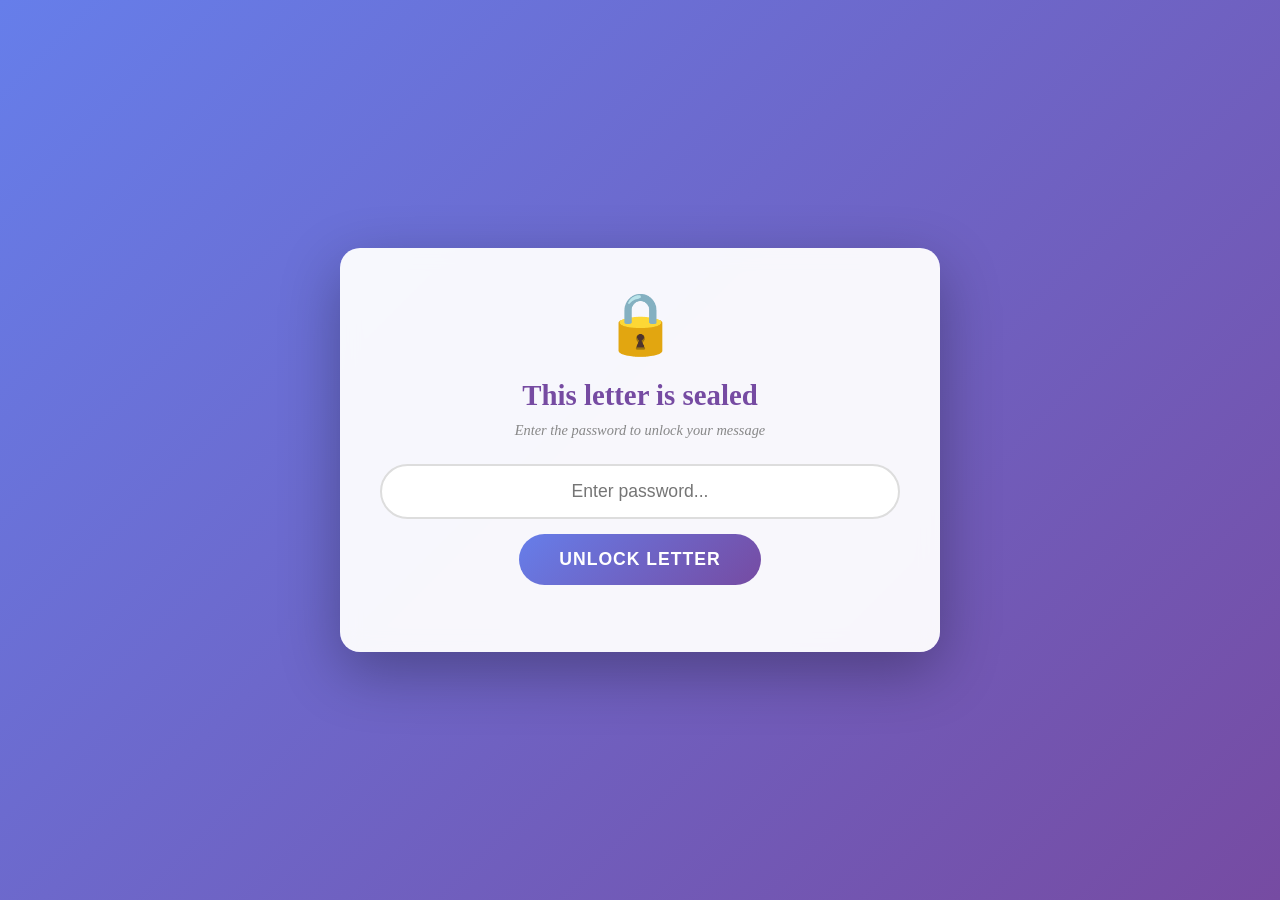
==== index.html @ 1e9b65ba "Add initial HTML structure for love letter page" ====
<!DOCTYPE html>
<html lang="en">
<head>
    <meta charset="UTF-8">
    <meta name="viewport" content="width=device-width, initial-scale=1.0">
    <title>For You 💌</title>
    <style>
        * {
            margin: 0;
            padding: 0;
            box-sizing: border-box;
        }

        body {
            font-family: 'Georgia', 'Times New Roman', serif;
            background: linear-gradient(135deg, #667eea 0%, #764ba2 100%);
            min-height: 100vh;
            display: flex;
            justify-content: center;
            align-items: center;
            overflow-x: hidden;
        }

        /* Floating hearts background animation */
        .hearts-container {
            position: fixed;
            top: 0;
            left: 0;
            width: 100%;
            height: 100%;
            pointer-events: none;
            overflow: hidden;
            z-index: 0;
        }

        .heart {
            position: absolute;
            color: rgba(255, 255, 255, 0.3);
            font-size: 20px;
            animation: float 15s infinite linear;
            bottom: -100px;
        }

        @keyframes float {
            0% {
                transform: translateY(0) rotate(0deg);
                opacity: 1;
            }
            100% {
                transform: translateY(-100vh) rotate(360deg);
                opacity: 0;
            }
        }

        /* Main container */
        .container {
            position: relative;
            z-index: 1;
            width: 90%;
            max-width: 600px;
            perspective: 1000px;
        }

        /* Password Screen */
        .password-screen {
            background: rgba(255, 255, 255, 0.95);
            backdrop-filter: blur(10px);
            border-radius: 20px;
            padding: 40px;
            text-align: center;
            box-shadow: 0 20px 60px rgba(0, 0, 0, 0.3);
            transform-style: preserve-3d;
            transition: all 0.6s ease;
        }

        .password-screen.hidden {
            opacity: 0;
            transform: rotateY(-90deg);
            pointer-events: none;
        }

        .lock-icon {
            font-size: 60px;
            margin-bottom: 20px;
            display: block;
        }

        .password-screen h2 {
            color: #764ba2;
            margin-bottom: 10px;
            font-size: 1.8rem;
        }

        .hint {
            color: #888;
            font-size: 0.9rem;
            margin-bottom: 25px;
            font-style: italic;
        }

        .password-input {
            width: 100%;
            padding: 15px 20px;
            font-size: 1.1rem;
            border: 2px solid #ddd;
            border-radius: 50px;
            outline: none;
            transition: all 0.3s ease;
            text-align: center;
            margin-bottom: 15px;
        }

        .password-input:focus {
            border-color: #667eea;
            box-shadow: 0 0 0 3px rgba(102, 126, 234, 0.1);
        }

        .password-input.error {
            border-color: #ff6b6b;
            animation: shake 0.5s;
        }

        @keyframes shake {
            0%, 100% { transform: translateX(0); }
            25% { transform: translateX(-10px); }
            75% { transform: translateX(10px); }
        }

        .unlock-btn {
            background: linear-gradient(135deg, #667eea 0%, #764ba2 100%);
            color: white;
            border: none;
            padding: 15px 40px;
            font-size: 1.1rem;
            border-radius: 50px;
            cursor: pointer;
            transition: all 0.3s ease;
            font-weight: bold;
            text-transform: uppercase;
            letter-spacing: 1px;
        }

        .unlock-btn:hover {
            transform: translateY(-2px);
            box-shadow: 0 10px 30px rgba(102, 126, 234, 0.4);
        }

        .unlock-btn:active {
            transform: translateY(0);
        }

        .error-message {
            color: #ff6b6b;
            font-size: 0.9rem;
            margin-top: 10px;
            opacity: 0;
            transition: opacity 0.3s;
        }

        .error-message.show {
            opacity: 1;
        }

        /* Letter Screen */
        .letter-screen {
            display: none;
            background: rgba(255, 255, 255, 0.98);
            border-radius: 20px;
            padding: 0;
            box-shadow: 0 20px 60px rgba(0, 0, 0, 0.3);
            overflow: hidden;
            transform-style: preserve-3d;
            opacity: 0;
            transform: rotateY(90deg);
            transition: all 0.6s ease;
        }

        .letter-screen.show {
            display: block;
            opacity: 1;
            transform: rotateY(0deg);
        }

        .letter-header {
            background: linear-gradient(135deg, #667eea 0%, #764ba2 100%);
            color: white;
            padding: 30px;
            text-align: center;
            position: relative;
            overflow: hidden;
        }

        .letter-header::before {
            content: '❤';
            position: absolute;
            font-size: 100px;
            opacity: 0.1;
            top: -20px;
            right: -20px;
        }

        .letter-header h1 {
            font-size: 2rem;
            font-weight: normal;
            letter-spacing: 2px;
            position: relative;
            z-index: 1;
        }

        .letter-date {
            opacity: 0.8;
            font-size: 0.9rem;
            margin-top: 10px;
        }

        .letter-content {
            padding: 40px 30px;
            color: #444;
            line-height: 1.8;
            font-size: 1.1rem;
        }

        .letter-content p {
            margin-bottom: 20px;
            text-align: justify;
        }

        .letter-signature {
            text-align: right;
            margin-top: 40px;
            font-style: italic;
            color: #764ba2;
            font-size: 1.2rem;
        }

        .letter-footer {
            background: #f8f9fa;
            padding: 20px;
            text-align: center;
            color: #888;
            font-size: 0.9rem;
        }

        /* Decorative elements */
        .stamp {
            position: absolute;
            top: 20px;
            right: 20px;
            width: 60px;
            height: 80px;
            background: #ff6b6b;
            border-radius: 5px;
            display: flex;
            align-items: center;
            justify-content: center;
            color: white;
            font-size: 30px;
            transform: rotate(12deg);
            box-shadow: 0 4px 10px rgba(0,0,0,0.2);
            opacity: 0.9;
        }

        .wax-seal {
            width: 80px;
            height: 80px;
            background: radial-gradient(circle at 30% 30%, #ff6b6b, #c92a2a);
            border-radius: 50%;
            margin: 30px auto 0;
            display: flex;
            align-items: center;
            justify-content: center;
            font-size: 40px;
            box-shadow: 0 4px 15px rgba(201, 42, 42, 0.4), inset 0 -5px 10px rgba(0,0,0,0.1);
            position: relative;
        }

        .wax-seal::after {
            content: '';
            position: absolute;
            inset: 5px;
            border: 2px dashed rgba(255,255,255,0.3);
            border-radius: 50%;
        }

        /* Responsive */
        @media (max-width: 480px) {
            .container {
                width: 95%;
            }
            
            .password-screen, .letter-content {
                padding: 30px 20px;
            }
            
            .letter-header h1 {
                font-size: 1.5rem;
            }
            
            .letter-content {
                font-size: 1rem;
            }
        }

        /* Success animation */
        .success-check {
            display: none;
            font-size: 50px;
            color: #51cf66;
            margin-bottom: 15px;
        }

        .password-screen.success .lock-icon {
            display: none;
        }

        .password-screen.success .success-check {
            display: block;
        }
    </style>
</head>
<body>
    <!-- Floating hearts background -->
    <div class="hearts-container" id="hearts"></div>

    <div class="container">
        <!-- Password Protection Screen -->
        <div class="password-screen" id="passwordScreen">
            <span class="lock-icon">🔒</span>
            <span class="success-check">✓</span>
            <h2>This letter is sealed</h2>
            <p class="hint">Enter the password to unlock your message</p>
            <input type="password" class="password-input" id="passwordInput" placeholder="Enter password...">
            <button class="unlock-btn" onclick="checkPassword()">Unlock Letter</button>
            <p class="error-message" id="errorMsg">Incorrect password. Try again 💔</p>
        </div>

        <!-- The Letter -->
        <div class="letter-screen" id="letterScreen">
            <div class="letter-header">
                <div class="stamp">💌</div>
                <h1>To My Dearest</h1>
                <div class="letter-date" id="currentDate"></div>
            </div>
            
            <div class="letter-content">
                <!-- EDIT YOUR LETTER HERE -->
                <p>My love,</p>
                
                <p>
                    Every moment with you feels like a beautiful dream I never want to wake up from. 
                    When I look into your eyes, I see my future, my home, and my heart's deepest desire.
                </p>
                
                <p>
                    You have this incredible way of making ordinary moments feel magical. 
                    Whether we're sharing a quiet evening or laughing until our stomachs hurt, 
                    every second spent with you is treasured in my heart.
                </p>
                
                <p>
                    Thank you for being my partner, my best friend, and my greatest adventure. 
                    I promise to cherish you, support you, and love you more with each passing day.
                </p>
                
                <p>
                    Forever isn't long enough to show you how much you mean to me, 
                    but I'll spend every day of my life trying.
                </p>
                
                <div class="letter-signature">
                    Yours always,<br>
                    [Your Name]
                </div>
                
                <div class="wax-seal">❤</div>
            </div>
            
            <div class="letter-footer">
                Sealed with love 💕
            </div>
        </div>
    </div>

    <script>
        // Configuration - CHANGE THIS PASSWORD
        const CORRECT_PASSWORD = 'love2024'; // Change this to your desired password
        
        // Create floating hearts
        function createHearts() {
            const container = document.getElementById('hearts');
            const heartSymbols = ['❤', '💕', '💗', '💖', '💝'];
            
            for (let i = 0; i < 15; i++) {
                const heart = document.createElement('div');
                heart.className = 'heart';
                heart.textContent = heartSymbols[Math.floor(Math.random() * heartSymbols.length)];
                heart.style.left = Math.random() * 100 + '%';
                heart.style.animationDuration = (Math.random() * 10 + 10) + 's';
                heart.style.animationDelay = Math.random() * 15 + 's';
                heart.style.fontSize = (Math.random() * 20 + 15) + 'px';
                container.appendChild(heart);
            }
        }

        // Set current date
        function setDate() {
            const date = new Date();
            const options = { year: 'numeric', month: 'long', day: 'numeric' };
            document.getElementById('currentDate').textContent = date.toLocaleDateString('en-US', options);
        }

        // Password check
        function checkPassword() {
            const input = document.getElementById('passwordInput');
            const errorMsg = document.getElementById('errorMsg');
            const passwordScreen = document.getElementById('passwordScreen');
            const letterScreen = document.getElementById('letterScreen');
            
            if (input.value === CORRECT_PASSWORD) {
                // Success
                passwordScreen.classList.add('success');
                errorMsg.classList.remove('show');
                
                setTimeout(() => {
                    passwordScreen.classList.add('hidden');
                    setTimeout(() => {
                        letterScreen.classList.add('show');
                    }, 300);
                }, 500);
            } else {
                // Error
                input.classList.add('error');
                errorMsg.classList.add('show');
                
                setTimeout(() => {
                    input.classList.remove('error');
                }, 500);
            }
        }

        // Enter key support
        document.getElementById('passwordInput').addEventListener('keypress', function(e) {
            if (e.key === 'Enter') {
                checkPassword();
            }
        });

        // Initialize
        createHearts();
        setDate();
    </script>
</body>
  </html>
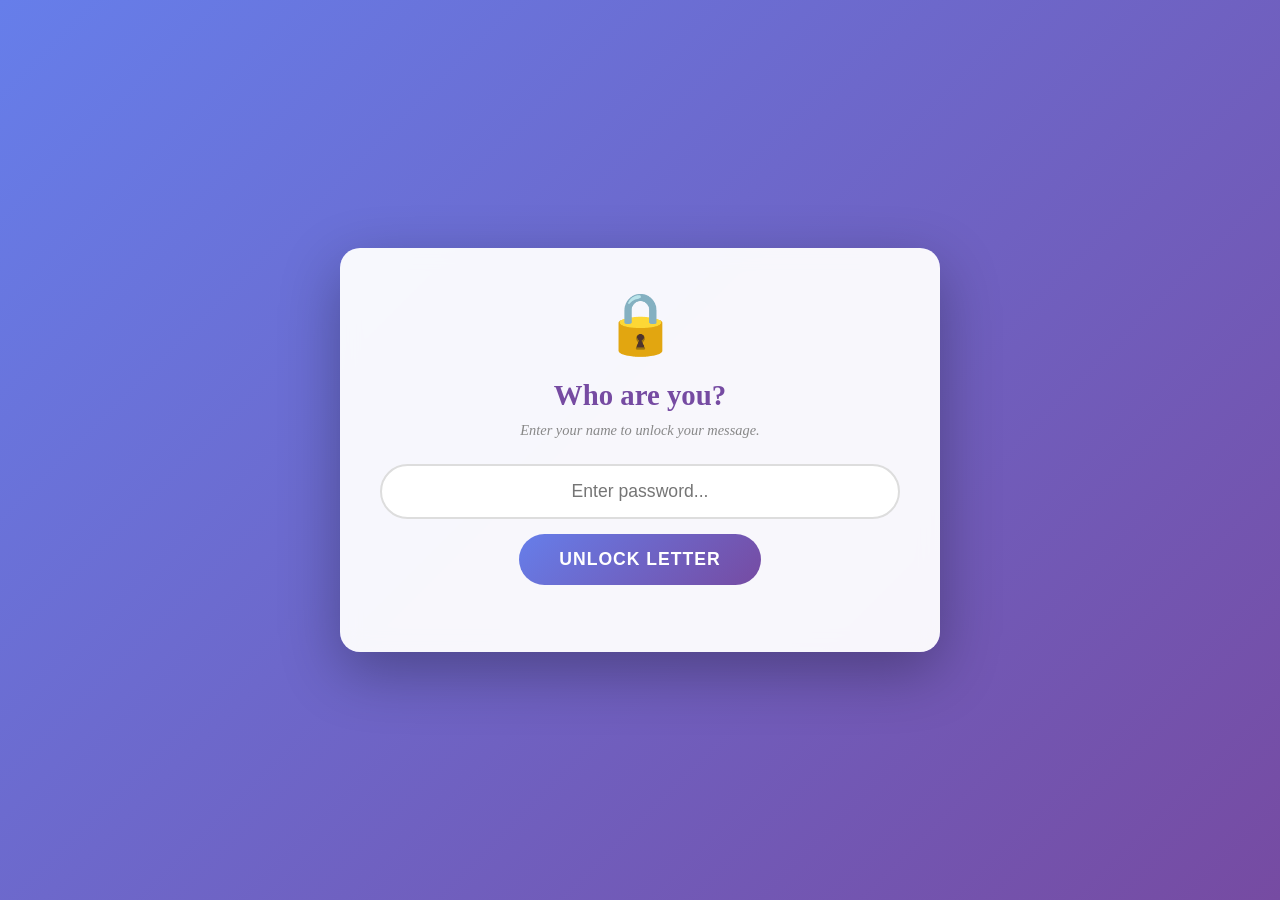
==== commit c78533b5: "Update password prompt and letter content" ====
--- a/index.html
+++ b/index.html
@@ -327,8 +327,8 @@
         <div class="password-screen" id="passwordScreen">
             <span class="lock-icon">🔒</span>
             <span class="success-check">✓</span>
-            <h2>This letter is sealed</h2>
-            <p class="hint">Enter the password to unlock your message</p>
+            <h2>Who are you?</h2>
+            <p class="hint">Enter your name to unlock your message.</p>
             <input type="password" class="password-input" id="passwordInput" placeholder="Enter password...">
             <button class="unlock-btn" onclick="checkPassword()">Unlock Letter</button>
             <p class="error-message" id="errorMsg">Incorrect password. Try again 💔</p>
@@ -338,7 +338,7 @@
         <div class="letter-screen" id="letterScreen">
             <div class="letter-header">
                 <div class="stamp">💌</div>
-                <h1>To My Dearest</h1>
+                <h1>Hi baby</h1>
                 <div class="letter-date" id="currentDate"></div>
             </div>
             
@@ -369,21 +369,21 @@
                 
                 <div class="letter-signature">
                     Yours always,<br>
-                    [Your Name]
+                    Aiben J.
                 </div>
                 
                 <div class="wax-seal">❤</div>
             </div>
             
             <div class="letter-footer">
-                Sealed with love 💕
+                I love you 
             </div>
         </div>
     </div>
 
     <script>
         // Configuration - CHANGE THIS PASSWORD
-        const CORRECT_PASSWORD = 'love2024'; // Change this to your desired password
+        const CORRECT_PASSWORD = 'elliemae1204'; // Change this to your desired password
         
         // Create floating hearts
         function createHearts() {
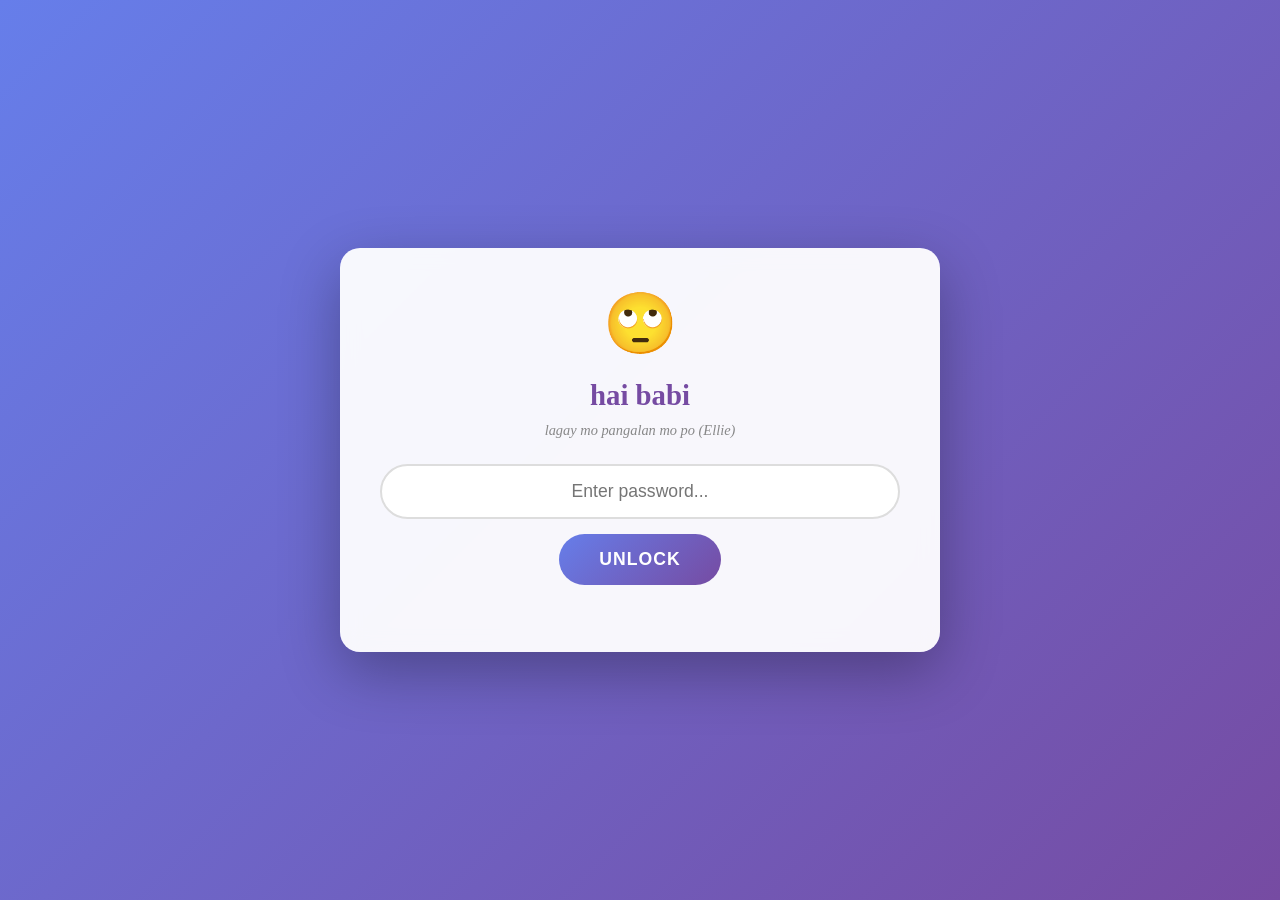
==== commit 31f11ce8: "Add typewriter effect and styling to letter content" ====
--- a/index.html
+++ b/index.html
@@ -105,6 +105,539 @@
             border: 2px solid #ddd;
             border-radius: 50px;
             outline: none;
+            transition: all 0.3s ease;
+            text-align: center;
+            margin-bottom: 15px;
+        }
+
+        .password-input:focus {
+            border-color: #667eea;
+            box-shadow: 0 0 0 3px rgba(102, 126, 234, 0.1);
+        }
+
+        .password-input.error {
+            border-color: #ff6b6b;
+            animation: shake 0.5s;
+        }
+
+        @keyframes shake {
+            0%, 100% { transform: translateX(0); }
+            25% { transform: translateX(-10px); }
+            75% { transform: translateX(10px); }
+        }
+
+        .unlock-btn {
+            background: linear-gradient(135deg, #667eea 0%, #764ba2 100%);
+            color: white;
+            border: none;
+            padding: 15px 40px;
+            font-size: 1.1rem;
+            border-radius: 50px;
+            cursor: pointer;
+            transition: all 0.3s ease;
+            font-weight: bold;
+            text-transform: uppercase;
+            letter-spacing: 1px;
+        }
+
+        .unlock-btn:hover {
+            transform: translateY(-2px);
+            box-shadow: 0 10px 30px rgba(102, 126, 234, 0.4);
+        }
+
+        .unlock-btn:active {
+            transform: translateY(0);
+        }
+
+        .error-message {
+            color: #ff6b6b;
+            font-size: 0.9rem;
+            margin-top: 10px;
+            opacity: 0;
+            transition: opacity 0.3s;
+        }
+
+        .error-message.show {
+            opacity: 1;
+        }
+
+        /* Letter Screen */
+        .letter-screen {
+            display: none;
+            background: rgba(255, 255, 255, 0.98);
+            border-radius: 20px;
+            padding: 0;
+            box-shadow: 0 20px 60px rgba(0, 0, 0, 0.3);
+            overflow: hidden;
+            transform-style: preserve-3d;
+            opacity: 0;
+            transform: rotateY(90deg);
+            transition: all 0.6s ease;
+        }
+
+        .letter-screen.show {
+            display: block;
+            opacity: 1;
+            transform: rotateY(0deg);
+        }
+
+        .letter-header {
+            background: linear-gradient(135deg, #667eea 0%, #764ba2 100%);
+            color: white;
+            padding: 30px;
+            text-align: center;
+            position: relative;
+            overflow: hidden;
+        }
+
+        .letter-header::before {
+            content: '❤';
+            position: absolute;
+            font-size: 100px;
+            opacity: 0.1;
+            top: -20px;
+            right: -20px;
+        }
+
+        .letter-header h1 {
+            font-size: 2rem;
+            font-weight: normal;
+            letter-spacing: 2px;
+            position: relative;
+            z-index: 1;
+        }
+
+        .letter-date {
+            opacity: 0.8;
+            font-size: 0.9rem;
+            margin-top: 10px;
+        }
+
+        .letter-content {
+            padding: 40px 30px;
+            color: #444;
+            line-height: 1.8;
+            font-size: 1.1rem;
+            min-height: 400px;
+        }
+
+        /* Typewriter Effect Styles */
+        .typewriter-line {
+            opacity: 0;
+            transform: translateY(10px);
+            transition: opacity 0.5s ease, transform 0.5s ease;
+            margin-bottom: 20px;
+            text-align: justify;
+            position: relative;
+        }
+
+        .typewriter-line.visible {
+            opacity: 1;
+            transform: translateY(0);
+        }
+
+        .typewriter-line.typing::after {
+            content: '|';
+            animation: blink 1s infinite;
+            color: #764ba2;
+            margin-left: 2px;
+            font-weight: 100;
+        }
+
+        @keyframes blink {
+            0%, 50% { opacity: 1; }
+            51%, 100% { opacity: 0; }
+        }
+
+        /* Cursor for active typing */
+        .typing-cursor {
+            display: inline-block;
+            width: 2px;
+            height: 1.2em;
+            background: #764ba2;
+            animation: blink 1s infinite;
+            margin-left: 2px;
+            vertical-align: text-bottom;
+        }
+
+        .letter-signature {
+            text-align: right;
+            margin-top: 40px;
+            font-style: italic;
+            color: #764ba2;
+            font-size: 1.2rem;
+            opacity: 0;
+            transform: translateY(10px);
+            transition: opacity 0.5s ease, transform 0.5s ease;
+        }
+
+        .letter-signature.visible {
+            opacity: 1;
+            transform: translateY(0);
+        }
+
+        .wax-seal {
+            width: 80px;
+            height: 80px;
+            background: radial-gradient(circle at 30% 30%, #ff6b6b, #c92a2a);
+            border-radius: 50%;
+            margin: 30px auto 0;
+            display: flex;
+            align-items: center;
+            justify-content: center;
+            font-size: 40px;
+            box-shadow: 0 4px 15px rgba(201, 42, 42, 0.4), inset 0 -5px 10px rgba(0,0,0,0.1);
+            position: relative;
+            opacity: 0;
+            transform: scale(0) rotate(-180deg);
+            transition: all 0.6s cubic-bezier(0.68, -0.55, 0.265, 1.55);
+        }
+
+        .wax-seal.visible {
+            opacity: 1;
+            transform: scale(1) rotate(0deg);
+        }
+
+        .wax-seal::after {
+            content: '';
+            position: absolute;
+            inset: 5px;
+            border: 2px dashed rgba(255,255,255,0.3);
+            border-radius: 50%;
+        }
+
+        .letter-footer {
+            background: #f8f9fa;
+            padding: 20px;
+            text-align: center;
+            color: #888;
+            font-size: 0.9rem;
+        }
+
+        .stamp {
+            position: absolute;
+            top: 20px;
+            right: 20px;
+            width: 60px;
+            height: 80px;
+            background: #ff6b6b;
+            border-radius: 5px;
+            display: flex;
+            align-items: center;
+            justify-content: center;
+            color: white;
+            font-size: 30px;
+            transform: rotate(12deg);
+            box-shadow: 0 4px 10px rgba(0,0,0,0.2);
+            opacity: 0.9;
+        }
+
+        /* Progress indicator */
+        .typing-progress {
+            position: fixed;
+            top: 0;
+            left: 0;
+            height: 3px;
+            background: linear-gradient(90deg, #667eea, #764ba2);
+            width: 0%;
+            transition: width 0.3s ease;
+            z-index: 1000;
+        }
+
+        /* Skip button */
+        .skip-btn {
+            position: fixed;
+            bottom: 20px;
+            right: 20px;
+            background: rgba(118, 75, 162, 0.8);
+            color: white;
+            border: none;
+            padding: 10px 20px;
+            border-radius: 20px;
+            cursor: pointer;
+            font-size: 0.9rem;
+            opacity: 0;
+            transition: opacity 0.3s;
+            z-index: 100;
+        }
+
+        .skip-btn.visible {
+            opacity: 1;
+        }
+
+        .skip-btn:hover {
+            background: rgba(118, 75, 162, 1);
+        }
+
+        /* Responsive */
+        @media (max-width: 480px) {
+            .container {
+                width: 95%;
+            }
+            
+            .password-screen, .letter-content {
+                padding: 30px 20px;
+            }
+            
+            .letter-header h1 {
+                font-size: 1.5rem;
+            }
+            
+            .letter-content {
+                font-size: 1rem;
+            }
+        }
+
+        /* Success animation */
+        .success-check {
+            display: none;
+            font-size: 50px;
+            color: #51cf66;
+            margin-bottom: 15px;
+        }
+
+        .password-screen.success .lock-icon {
+            display: none;
+        }
+
+        .password-screen.success .success-check {
+            display: block;
+        }
+
+        /* Decorative elements animation */
+        @keyframes fadeInUp {
+            from {
+                opacity: 0;
+                transform: translateY(20px);
+            }
+            to {
+                opacity: 1;
+                transform: translateY(0);
+            }
+        }
+    </style>
+</head>
+<body>
+    <!-- Progress bar -->
+    <div class="typing-progress" id="progressBar"></div>
+
+    <!-- Floating hearts background -->
+    <div class="hearts-container" id="hearts"></div>
+
+    <!-- Skip button -->
+    <button class="skip-btn" id="skipBtn" onclick="skipTyping()">Skip Animation ⏭</button>
+
+    <div class="container">
+        <!-- Password Protection Screen -->
+        <div class="password-screen" id="passwordScreen">
+            <span class="lock-icon">🙄</span>
+            <span class="success-check">✓</span>
+            <h2>hai babi</h2>
+            <p class="hint">lagay mo pangalan mo po (Ellie) </p>
+            <input type="password" class="password-input" id="passwordInput" placeholder="Enter password...">
+            <button class="unlock-btn" onclick="checkPassword()">Unlock</button>
+            <p class="error-message" id="errorMsg">salaaa 💔</p>
+        </div>
+
+        <!-- The Letter -->
+        <div class="letter-screen" id="letterScreen">
+            <div class="letter-header">
+                <div class="stamp">💌</div>
+                <h1>babi babi</h1>
+                <div class="letter-date" id="currentDate"></div>
+            </div>
+            
+            <div class="letter-content" id="letterContent">
+                <!-- Letter lines will be typed here -->
+            </div>
+            
+            <div class="letter-footer">
+                mwamwa
+            </div>
+        </div>
+    </div>
+
+    <script>
+        // Configuration - CHANGE THIS PASSWORD
+        const CORRECT_PASSWORD = 'Ellie'; // Change this to your desired password
+        
+        // Letter content - EDIT YOUR LETTER HERE
+        const letterLines = [
+            "My love,",
+            "",
+            "Every moment with you feels like a beautiful dream I never want to wake up from. When I look into your eyes, I see my future, my home, and my heart's deepest desire.",
+            "",
+            "You have this incredible way of making ordinary moments feel magical. Whether we're sharing a quiet evening or laughing until our stomachs hurt, every second spent with you is treasured in my heart.",
+            "",
+            "Thank you for being my partner, my best friend, and my greatest adventure. I promise to cherish you, support you, and love you more with each passing day.",
+            "",
+            "Forever isn't long enough to show you how much you mean to me, but I'll spend every day of my life trying.",
+            "",
+            "Yours always,",
+            "[Your Name]"
+        ];
+
+        let typingIndex = 0;
+        let isTyping = false;
+        let typingSpeed = 50; // milliseconds per character
+        let currentLineElement = null;
+
+        // Create floating hearts
+        function createHearts() {
+            const container = document.getElementById('hearts');
+            const heartSymbols = ['🥹', '💕', '💗', '💖', '💝', '🙄', '😩', '😞', '😭'];
+            
+            for (let i = 0; i < 15; i++) {
+                const heart = document.createElement('div');
+                heart.className = 'heart';
+                heart.textContent = heartSymbols[Math.floor(Math.random() * heartSymbols.length)];
+                heart.style.left = Math.random() * 100 + '%';
+                heart.style.animationDuration = (Math.random() * 10 + 10) + 's';
+                heart.style.animationDelay = Math.random() * 15 + 's';
+                heart.style.fontSize = (Math.random() * 20 + 15) + 'px';
+                container.appendChild(heart);
+            }
+        }
+
+        // Set current date
+        function setDate() {
+            const date = new Date();
+            const options = { year: 'numeric', month: 'long', day: 'numeric' };
+            document.getElementById('currentDate').textContent = date.toLocaleDateString('en-US', options);
+        }
+
+        // Typewriter effect
+        async function typeLetter() {
+            const container = document.getElementById('letterContent');
+            const progressBar = document.getElementById('progressBar');
+            const skipBtn = document.getElementById('skipBtn');
+            
+            isTyping = true;
+            skipBtn.classList.add('visible');
+            
+            for (let i = 0; i < letterLines.length; i++) {
+                if (!isTyping) break; // Allow interruption
+                
+                const line = letterLines[i];
+                const lineDiv = document.createElement('div');
+                lineDiv.className = 'typewriter-line';
+                
+                // Check if it's the signature (last 2 lines)
+                if (i >= letterLines.length - 2) {
+                    lineDiv.classList.add('letter-signature');
+                }
+                
+                container.appendChild(lineDiv);
+                
+                // Fade in the line container
+                await new Promise(resolve => setTimeout(resolve, 100));
+                lineDiv.classList.add('visible');
+                
+                // Type characters one by one
+                if (line === "") {
+                    lineDiv.style.height = "20px";
+                } else {
+                    lineDiv.classList.add('typing');
+                    for (let char of line) {
+                        if (!isTyping) {
+                            lineDiv.textContent = line;
+                            break;
+                        }
+                        lineDiv.textContent += char;
+                        await new Promise(resolve => setTimeout(resolve, typingSpeed));
+                    }
+                    lineDiv.classList.remove('typing');
+                }
+                
+                // Update progress
+                const progress = ((i + 1) / letterLines.length) * 100;
+                progressBar.style.width = progress + '%';
+                
+                // Small pause between lines
+                await new Promise(resolve => setTimeout(resolve, 300));
+            }
+            
+            // Show wax seal at the end
+            if (isTyping) {
+                const seal = document.createElement('div');
+                seal.className = 'wax-seal';
+                seal.textContent = '❤';
+                container.appendChild(seal);
+                
+                await new Promise(resolve => setTimeout(resolve, 100));
+                seal.classList.add('visible');
+                
+                // Hide skip button and progress bar when done
+                skipBtn.classList.remove('visible');
+                setTimeout(() => {
+                    progressBar.style.opacity = '0';
+                }, 500);
+            }
+            
+            isTyping = false;
+        }
+
+        // Skip typing animation
+        function skipTyping() {
+            isTyping = false;
+            const container = document.getElementById('letterContent');
+            const progressBar = document.getElementById('progressBar');
+            const skipBtn = document.getElementById('skipBtn');
+            
+            container.innerHTML = '';
+            
+            letterLines.forEach((line, index) => {
+                const lineDiv = document.createElement('div');
+                lineDiv.className = 'typewriter-line visible';
+                
+                if (index >= letterLines.length - 2) {
+                    lineDiv.classList.add('letter-signature');
+                }
+                
+                lineDiv.textContent = line;
+                if (line === "") lineDiv.style.height = "20px";
+                container.appendChild(lineDiv);
+            });
+            
+            // Add wax seal
+            const seal = document.createElement('div');
+            seal.className = 'wax-seal visible';
+            seal.textContent = '❤';
+            container.appendChild(seal);
+            
+            progressBar.style.width = '100%';
+            setTimeout(() => {
+                progressBar.style.opacity = '0';
+                skipBtn.classList.remove('visible');
+            }, 300);
+        }
+
+        // Password check
+        function checkPassword() {
+            const input = document.getElementById('passwordInput');
+            const errorMsg = document.getElementById('errorMsg');
+            const passwordScreen = document.getElementById('passwordScreen');
+            const letterScreen = document.getElementById('letterScreen');
+            
+            if (input.value === CORRECT_PASSWORD) {
+                // Success
+                passwordScreen.classList.add('success');
+                errorMsg.classList.remove('show');
+                
+                setTimeout(() => {
+                    passwordScreen.classList.add('hidden');
+                    setTimeout(() => {
+                        letterScreen.classList.add('show');
+                        // Start typing animation after letter reveals
+                        setTimeout(typeLetter, 600);
+                    }, 300);
+                }, 500);
+            } else {
+                // Error
+                input.classList.add('error');
+                errorMsg.classList.add('show');
+                
+                         outline: none;
             transition: all 0.3s ease;
             text-align: center;
             margin-bottom: 15px;
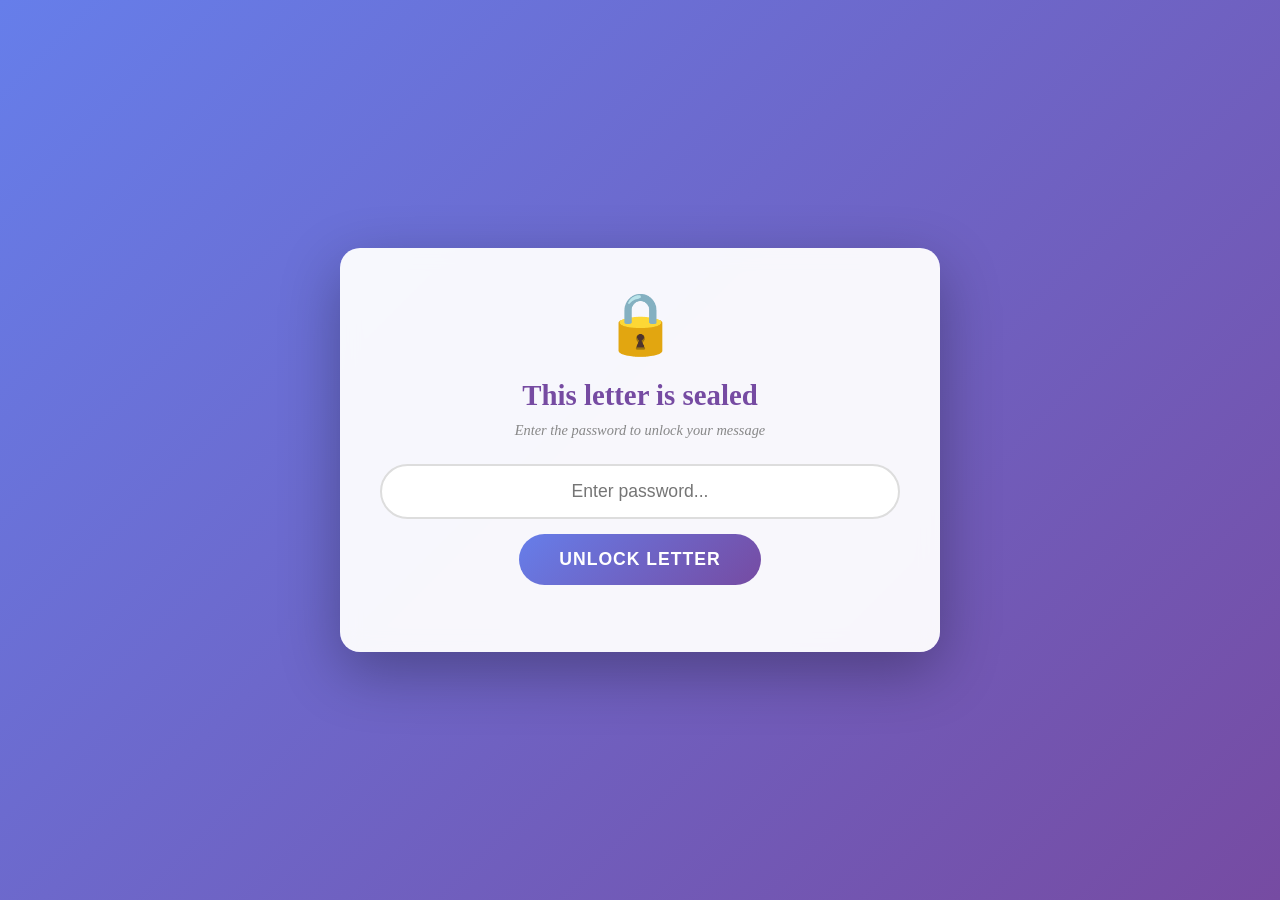
==== commit efa89e88: "Update password protection screen and letter content" ====
--- a/index.html
+++ b/index.html
@@ -430,20 +430,20 @@
     <div class="container">
         <!-- Password Protection Screen -->
         <div class="password-screen" id="passwordScreen">
-            <span class="lock-icon">🙄</span>
+            <span class="lock-icon">🔒</span>
             <span class="success-check">✓</span>
-            <h2>hai babi</h2>
-            <p class="hint">lagay mo pangalan mo po (Ellie) </p>
+            <h2>This letter is sealed</h2>
+            <p class="hint">Enter the password to unlock your message</p>
             <input type="password" class="password-input" id="passwordInput" placeholder="Enter password...">
-            <button class="unlock-btn" onclick="checkPassword()">Unlock</button>
-            <p class="error-message" id="errorMsg">salaaa 💔</p>
+            <button class="unlock-btn" onclick="checkPassword()">Unlock Letter</button>
+            <p class="error-message" id="errorMsg">Incorrect password. Try again 💔</p>
         </div>
 
         <!-- The Letter -->
         <div class="letter-screen" id="letterScreen">
             <div class="letter-header">
                 <div class="stamp">💌</div>
-                <h1>babi babi</h1>
+                <h1>To My Dearest</h1>
                 <div class="letter-date" id="currentDate"></div>
             </div>
             
@@ -452,14 +452,14 @@
             </div>
             
             <div class="letter-footer">
-                mwamwa
+                Sealed with love 💕
             </div>
         </div>
     </div>
 
     <script>
         // Configuration - CHANGE THIS PASSWORD
-        const CORRECT_PASSWORD = 'Ellie'; // Change this to your desired password
+        const CORRECT_PASSWORD = 'love2024'; // Change this to your desired password
         
         // Letter content - EDIT YOUR LETTER HERE
         const letterLines = [
@@ -485,7 +485,7 @@
         // Create floating hearts
         function createHearts() {
             const container = document.getElementById('hearts');
-            const heartSymbols = ['🥹', '💕', '💗', '💖', '💝', '🙄', '😩', '😞', '😭'];
+            const heartSymbols = ['❤', '💕', '💗', '💖', '💝'];
             
             for (let i = 0; i < 15; i++) {
                 const heart = document.createElement('div');
@@ -637,351 +637,4 @@
                 input.classList.add('error');
                 errorMsg.classList.add('show');
                 
-                         outline: none;
-            transition: all 0.3s ease;
-            text-align: center;
-            margin-bottom: 15px;
-        }
-
-        .password-input:focus {
-            border-color: #667eea;
-            box-shadow: 0 0 0 3px rgba(102, 126, 234, 0.1);
-        }
-
-        .password-input.error {
-            border-color: #ff6b6b;
-            animation: shake 0.5s;
-        }
-
-        @keyframes shake {
-            0%, 100% { transform: translateX(0); }
-            25% { transform: translateX(-10px); }
-            75% { transform: translateX(10px); }
-        }
-
-        .unlock-btn {
-            background: linear-gradient(135deg, #667eea 0%, #764ba2 100%);
-            color: white;
-            border: none;
-            padding: 15px 40px;
-            font-size: 1.1rem;
-            border-radius: 50px;
-            cursor: pointer;
-            transition: all 0.3s ease;
-            font-weight: bold;
-            text-transform: uppercase;
-            letter-spacing: 1px;
-        }
-
-        .unlock-btn:hover {
-            transform: translateY(-2px);
-            box-shadow: 0 10px 30px rgba(102, 126, 234, 0.4);
-        }
-
-        .unlock-btn:active {
-            transform: translateY(0);
-        }
-
-        .error-message {
-            color: #ff6b6b;
-            font-size: 0.9rem;
-            margin-top: 10px;
-            opacity: 0;
-            transition: opacity 0.3s;
-        }
-
-        .error-message.show {
-            opacity: 1;
-        }
-
-        /* Letter Screen */
-        .letter-screen {
-            display: none;
-            background: rgba(255, 255, 255, 0.98);
-            border-radius: 20px;
-            padding: 0;
-            box-shadow: 0 20px 60px rgba(0, 0, 0, 0.3);
-            overflow: hidden;
-            transform-style: preserve-3d;
-            opacity: 0;
-            transform: rotateY(90deg);
-            transition: all 0.6s ease;
-        }
-
-        .letter-screen.show {
-            display: block;
-            opacity: 1;
-            transform: rotateY(0deg);
-        }
-
-        .letter-header {
-            background: linear-gradient(135deg, #667eea 0%, #764ba2 100%);
-            color: white;
-            padding: 30px;
-            text-align: center;
-            position: relative;
-            overflow: hidden;
-        }
-
-        .letter-header::before {
-            content: '❤';
-            position: absolute;
-            font-size: 100px;
-            opacity: 0.1;
-            top: -20px;
-            right: -20px;
-        }
-
-        .letter-header h1 {
-            font-size: 2rem;
-            font-weight: normal;
-            letter-spacing: 2px;
-            position: relative;
-            z-index: 1;
-        }
-
-        .letter-date {
-            opacity: 0.8;
-            font-size: 0.9rem;
-            margin-top: 10px;
-        }
-
-        .letter-content {
-            padding: 40px 30px;
-            color: #444;
-            line-height: 1.8;
-            font-size: 1.1rem;
-        }
-
-        .letter-content p {
-            margin-bottom: 20px;
-            text-align: justify;
-        }
-
-        .letter-signature {
-            text-align: right;
-            margin-top: 40px;
-            font-style: italic;
-            color: #764ba2;
-            font-size: 1.2rem;
-        }
-
-        .letter-footer {
-            background: #f8f9fa;
-            padding: 20px;
-            text-align: center;
-            color: #888;
-            font-size: 0.9rem;
-        }
-
-        /* Decorative elements */
-        .stamp {
-            position: absolute;
-            top: 20px;
-            right: 20px;
-            width: 60px;
-            height: 80px;
-            background: #ff6b6b;
-            border-radius: 5px;
-            display: flex;
-            align-items: center;
-            justify-content: center;
-            color: white;
-            font-size: 30px;
-            transform: rotate(12deg);
-            box-shadow: 0 4px 10px rgba(0,0,0,0.2);
-            opacity: 0.9;
-        }
-
-        .wax-seal {
-            width: 80px;
-            height: 80px;
-            background: radial-gradient(circle at 30% 30%, #ff6b6b, #c92a2a);
-            border-radius: 50%;
-            margin: 30px auto 0;
-            display: flex;
-            align-items: center;
-            justify-content: center;
-            font-size: 40px;
-            box-shadow: 0 4px 15px rgba(201, 42, 42, 0.4), inset 0 -5px 10px rgba(0,0,0,0.1);
-            position: relative;
-        }
-
-        .wax-seal::after {
-            content: '';
-            position: absolute;
-            inset: 5px;
-            border: 2px dashed rgba(255,255,255,0.3);
-            border-radius: 50%;
-        }
-
-        /* Responsive */
-        @media (max-width: 480px) {
-            .container {
-                width: 95%;
-            }
-            
-            .password-screen, .letter-content {
-                padding: 30px 20px;
-            }
-            
-            .letter-header h1 {
-                font-size: 1.5rem;
-            }
-            
-            .letter-content {
-                font-size: 1rem;
-            }
-        }
-
-        /* Success animation */
-        .success-check {
-            display: none;
-            font-size: 50px;
-            color: #51cf66;
-            margin-bottom: 15px;
-        }
-
-        .password-screen.success .lock-icon {
-            display: none;
-        }
-
-        .password-screen.success .success-check {
-            display: block;
-        }
-    </style>
-</head>
-<body>
-    <!-- Floating hearts background -->
-    <div class="hearts-container" id="hearts"></div>
-
-    <div class="container">
-        <!-- Password Protection Screen -->
-        <div class="password-screen" id="passwordScreen">
-            <span class="lock-icon">🔒</span>
-            <span class="success-check">✓</span>
-            <h2>Who are you?</h2>
-            <p class="hint">Enter your name to unlock your message.</p>
-            <input type="password" class="password-input" id="passwordInput" placeholder="Enter password...">
-            <button class="unlock-btn" onclick="checkPassword()">Unlock Letter</button>
-            <p class="error-message" id="errorMsg">Incorrect password. Try again 💔</p>
-        </div>
-
-        <!-- The Letter -->
-        <div class="letter-screen" id="letterScreen">
-            <div class="letter-header">
-                <div class="stamp">💌</div>
-                <h1>Hi baby</h1>
-                <div class="letter-date" id="currentDate"></div>
-            </div>
-            
-            <div class="letter-content">
-                <!-- EDIT YOUR LETTER HERE -->
-                <p>My love,</p>
-                
-                <p>
-                    Every moment with you feels like a beautiful dream I never want to wake up from. 
-                    When I look into your eyes, I see my future, my home, and my heart's deepest desire.
-                </p>
-                
-                <p>
-                    You have this incredible way of making ordinary moments feel magical. 
-                    Whether we're sharing a quiet evening or laughing until our stomachs hurt, 
-                    every second spent with you is treasured in my heart.
-                </p>
-                
-                <p>
-                    Thank you for being my partner, my best friend, and my greatest adventure. 
-                    I promise to cherish you, support you, and love you more with each passing day.
-                </p>
-                
-                <p>
-                    Forever isn't long enough to show you how much you mean to me, 
-                    but I'll spend every day of my life trying.
-                </p>
-                
-                <div class="letter-signature">
-                    Yours always,<br>
-                    Aiben J.
-                </div>
-                
-                <div class="wax-seal">❤</div>
-            </div>
-            
-            <div class="letter-footer">
-                I love you 
-            </div>
-        </div>
-    </div>
-
-    <script>
-        // Configuration - CHANGE THIS PASSWORD
-        const CORRECT_PASSWORD = 'elliemae1204'; // Change this to your desired password
-        
-        // Create floating hearts
-        function createHearts() {
-            const container = document.getElementById('hearts');
-            const heartSymbols = ['❤', '💕', '💗', '💖', '💝'];
-            
-            for (let i = 0; i < 15; i++) {
-                const heart = document.createElement('div');
-                heart.className = 'heart';
-                heart.textContent = heartSymbols[Math.floor(Math.random() * heartSymbols.length)];
-                heart.style.left = Math.random() * 100 + '%';
-                heart.style.animationDuration = (Math.random() * 10 + 10) + 's';
-                heart.style.animationDelay = Math.random() * 15 + 's';
-                heart.style.fontSize = (Math.random() * 20 + 15) + 'px';
-                container.appendChild(heart);
-            }
-        }
-
-        // Set current date
-        function setDate() {
-            const date = new Date();
-            const options = { year: 'numeric', month: 'long', day: 'numeric' };
-            document.getElementById('currentDate').textContent = date.toLocaleDateString('en-US', options);
-        }
-
-        // Password check
-        function checkPassword() {
-            const input = document.getElementById('passwordInput');
-            const errorMsg = document.getElementById('errorMsg');
-            const passwordScreen = document.getElementById('passwordScreen');
-            const letterScreen = document.getElementById('letterScreen');
-            
-            if (input.value === CORRECT_PASSWORD) {
-                // Success
-                passwordScreen.classList.add('success');
-                errorMsg.classList.remove('show');
-                
-                setTimeout(() => {
-                    passwordScreen.classList.add('hidden');
-                    setTimeout(() => {
-                        letterScreen.classList.add('show');
-                    }, 300);
-                }, 500);
-            } else {
-                // Error
-                input.classList.add('error');
-                errorMsg.classList.add('show');
-                
-                setTimeout(() => {
-                    input.classList.remove('error');
-                }, 500);
-            }
-        }
-
-        // Enter key support
-        document.getElementById('passwordInput').addEventListener('keypress', function(e) {
-            if (e.key === 'Enter') {
-                checkPassword();
-            }
-        });
-
-        // Initialize
-        createHearts();
-        setDate();
-    </script>
-</body>
-  </html>
-
+             
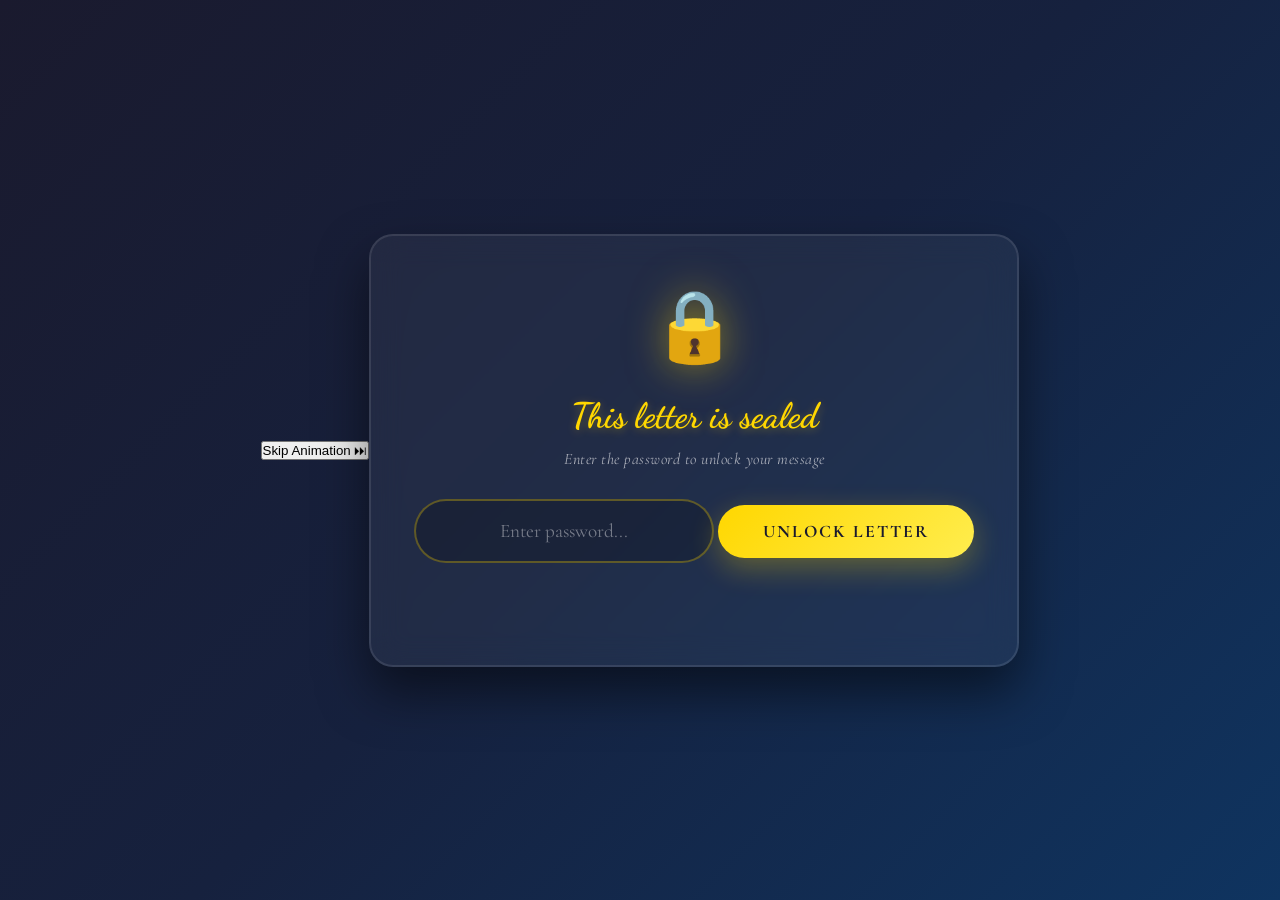
==== commit c7e06287: "Change title and enhance styles in index.html Updated title and styles for improved aesthetics and r" ====
--- a/index.html
+++ b/index.html
@@ -3,8 +3,10 @@
 <head>
     <meta charset="UTF-8">
     <meta name="viewport" content="width=device-width, initial-scale=1.0">
-    <title>For You 💌</title>
+    <title>For Ellie 💌</title>
     <style>
+        @import url('https://fonts.googleapis.com/css2?family=Dancing+Script:wght@400;600;700&family=Cormorant+Garamond:ital,wght@0,400;0,600;1,400&display=swap');
+        
         * {
             margin: 0;
             padding: 0;
@@ -12,42 +14,52 @@
         }
 
         body {
-            font-family: 'Georgia', 'Times New Roman', serif;
-            background: linear-gradient(135deg, #667eea 0%, #764ba2 100%);
+            font-family: 'Cormorant Garamond', Georgia, serif;
+            background: linear-gradient(135deg, #1a1a2e 0%, #16213e 50%, #0f3460 100%);
             min-height: 100vh;
             display: flex;
             justify-content: center;
             align-items: center;
             overflow-x: hidden;
-        }
-
-        /* Floating hearts background animation */
-        .hearts-container {
+            position: relative;
+        }
+
+        /* Animated background particles */
+        .particles {
             position: fixed;
             top: 0;
             left: 0;
             width: 100%;
             height: 100%;
-            pointer-events: none;
             overflow: hidden;
             z-index: 0;
-        }
-
-        .heart {
-            position: absolute;
-            color: rgba(255, 255, 255, 0.3);
-            font-size: 20px;
-            animation: float 15s infinite linear;
-            bottom: -100px;
-        }
-
-        @keyframes float {
+            pointer-events: none;
+        }
+
+        .particle {
+            position: absolute;
+            width: 4px;
+            height: 4px;
+            background: rgba(255, 215, 0, 0.6);
+            border-radius: 50%;
+            animation: float-up 15s infinite linear;
+            box-shadow: 0 0 10px rgba(255, 215, 0, 0.8);
+        }
+
+        @keyframes float-up {
             0% {
-                transform: translateY(0) rotate(0deg);
+                transform: translateY(100vh) translateX(0) scale(0);
+                opacity: 0;
+            }
+            10% {
                 opacity: 1;
+                transform: scale(1);
+            }
+            90% {
+                opacity: 1;
             }
             100% {
-                transform: translateY(-100vh) rotate(360deg);
+                transform: translateY(-100vh) translateX(50px) scale(0);
                 opacity: 0;
             }
         }
@@ -56,55 +68,636 @@
         .container {
             position: relative;
             z-index: 1;
-            width: 90%;
-            max-width: 600px;
-            perspective: 1000px;
-        }
-
-        /* Password Screen */
+            width: 92%;
+            max-width: 650px;
+            perspective: 1500px;
+        }
+
+        /* Password Screen - Glassmorphism style */
         .password-screen {
-            background: rgba(255, 255, 255, 0.95);
-            backdrop-filter: blur(10px);
-            border-radius: 20px;
-            padding: 40px;
+            background: rgba(255, 255, 255, 0.05);
+            backdrop-filter: blur(16px);
+            -webkit-backdrop-filter: blur(16px);
+            border: 1px solid rgba(255, 255, 255, 0.1);
+            border-radius: 24px;
+            padding: 50px 40px;
             text-align: center;
-            box-shadow: 0 20px 60px rgba(0, 0, 0, 0.3);
+            box-shadow: 0 25px 50px rgba(0, 0, 0, 0.5), 
+                        inset 0 0 0 1px rgba(255, 255, 255, 0.1);
             transform-style: preserve-3d;
-            transition: all 0.6s ease;
+            transition: all 0.8s cubic-bezier(0.4, 0, 0.2, 1);
         }
 
         .password-screen.hidden {
             opacity: 0;
-            transform: rotateY(-90deg);
+            transform: rotateX(-90deg) translateY(-50px);
             pointer-events: none;
         }
 
         .lock-icon {
-            font-size: 60px;
-            margin-bottom: 20px;
+            font-size: 70px;
+            margin-bottom: 25px;
             display: block;
+            filter: drop-shadow(0 0 20px rgba(255, 215, 0, 0.5));
+            animation: pulse 2s infinite;
+        }
+
+        @keyframes pulse {
+            0%, 100% { transform: scale(1); }
+            50% { transform: scale(1.1); }
         }
 
         .password-screen h2 {
-            color: #764ba2;
-            margin-bottom: 10px;
-            font-size: 1.8rem;
+            color: #ffd700;
+            margin-bottom: 12px;
+            font-size: 2.2rem;
+            font-family: 'Dancing Script', cursive;
+            text-shadow: 0 2px 10px rgba(255, 215, 0, 0.3);
         }
 
         .hint {
-            color: #888;
-            font-size: 0.9rem;
-            margin-bottom: 25px;
+            color: rgba(255, 255, 255, 0.6);
+            font-size: 1rem;
+            margin-bottom: 30px;
             font-style: italic;
+            letter-spacing: 0.5px;
         }
 
         .password-input {
             width: 100%;
-            padding: 15px 20px;
-            font-size: 1.1rem;
-            border: 2px solid #ddd;
+            max-width: 300px;
+            padding: 18px 25px;
+            font-size: 1.2rem;
+            border: 2px solid rgba(255, 215, 0, 0.3);
             border-radius: 50px;
             outline: none;
+            transition: all 0.3s ease;
+            text-align: center;
+            margin-bottom: 20px;
+            background: rgba(0, 0, 0, 0.2);
+            color: #fff;
+            font-family: 'Cormorant Garamond', serif;
+        }
+
+        .password-input::placeholder {
+            color: rgba(255, 255, 255, 0.4);
+        }
+
+        .password-input:focus {
+            border-color: #ffd700;
+            box-shadow: 0 0 30px rgba(255, 215, 0, 0.2);
+            background: rgba(0, 0, 0, 0.3);
+        }
+
+        .password-input.error {
+            border-color: #ff4757;
+            animation: shake 0.5s;
+            box-shadow: 0 0 20px rgba(255, 71, 87, 0.3);
+        }
+
+        @keyframes shake {
+            0%, 100% { transform: translateX(0); }
+            20% { transform: translateX(-15px); }
+            40% { transform: translateX(15px); }
+            60% { transform: translateX(-10px); }
+            80% { transform: translateX(10px); }
+        }
+
+        .unlock-btn {
+            background: linear-gradient(135deg, #ffd700 0%, #ffed4e 100%);
+            color: #1a1a2e;
+            border: none;
+            padding: 16px 45px;
+            font-size: 1.1rem;
+            border-radius: 50px;
+            cursor: pointer;
+            transition: all 0.3s ease;
+            font-weight: 700;
+            text-transform: uppercase;
+            letter-spacing: 2px;
+            font-family: 'Cormorant Garamond', serif;
+            box-shadow: 0 10px 30px rgba(255, 215, 0, 0.3);
+        }
+
+        .unlock-btn:hover {
+            transform: translateY(-3px);
+            box-shadow: 0 15px 40px rgba(255, 215, 0, 0.4);
+        }
+
+        .unlock-btn:active {
+            transform: translateY(-1px);
+        }
+
+        .error-message {
+            color: #ff6b6b;
+            font-size: 0.95rem;
+            margin-top: 15px;
+            opacity: 0;
+            transition: opacity 0.3s;
+            font-weight: 600;
+        }
+
+        .error-message.show {
+            opacity: 1;
+        }
+
+        /* Letter Screen - Vintage Parchment */
+        .letter-screen {
+            display: none;
+            background: #f4e4c1;
+            border-radius: 8px;
+            padding: 0;
+            box-shadow: 
+                0 20px 60px rgba(0, 0, 0, 0.5),
+                inset 0 0 100px rgba(139, 69, 19, 0.1);
+            overflow: hidden;
+            transform-style: preserve-3d;
+            opacity: 0;
+            transform: rotateX(90deg) translateY(50px);
+            transition: all 0.8s cubic-bezier(0.4, 0, 0.2, 1);
+            position: relative;
+        }
+
+        .letter-screen.show {
+            display: block;
+            opacity: 1;
+            transform: rotateX(0deg) translateY(0);
+        }
+
+        /* Paper texture overlay */
+        .paper-texture {
+            position: absolute;
+            top: 0;
+            left: 0;
+            width: 100%;
+            height: 100%;
+            background-image: url("data:image/svg+xml,%3Csvg viewBox='0 0 200 200' xmlns='http://www.w3.org/2000/svg'%3E%3Cfilter id='noiseFilter'%3E%3CfeTurbulence type='fractalNoise' baseFrequency='0.9' numOctaves='4' stitchTiles='stitch'/%3E%3C/filter%3E%3Crect width='100%25' height='100%25' filter='url(%23noiseFilter)' opacity='0.08'/%3E%3C/svg%3E");
+            opacity: 0.6;
+            pointer-events: none;
+            z-index: 2;
+        }
+
+        .letter-header {
+            background: linear-gradient(135deg, #8b4513 0%, #a0522d 100%);
+            color: #f4e4c1;
+            padding: 35px 30px;
+            text-align: center;
+            position: relative;
+            overflow: hidden;
+            border-bottom: 3px solid #654321;
+        }
+
+        .letter-header::before {
+            content: '❦';
+            position: absolute;
+            font-size: 120px;
+            opacity: 0.08;
+            top: -30px;
+            left: 50%;
+            transform: translateX(-50%);
+            font-family: serif;
+        }
+
+        .letter-header h1 {
+            font-size: 2.8rem;
+            font-weight: 400;
+            letter-spacing: 3px;
+            position: relative;
+            z-index: 1;
+            font-family: 'Dancing Script', cursive;
+            text-shadow: 2px 2px 4px rgba(0,0,0,0.3);
+            margin-bottom: 10px;
+        }
+
+        .letter-date {
+            opacity: 0.9;
+            font-size: 1rem;
+            font-style: italic;
+            letter-spacing: 1px;
+        }
+
+        .letter-content {
+            padding: 50px 40px;
+            color: #3d2914;
+            line-height: 2;
+            font-size: 1.25rem;
+            position: relative;
+            z-index: 3;
+            min-height: 400px;
+        }
+
+        /* Animation classes for letter content */
+        .letter-line {
+            opacity: 0;
+            transform: translateY(30px);
+            transition: all 0.8s cubic-bezier(0.4, 0, 0.2, 1);
+            margin-bottom: 20px;
+            text-align: justify;
+            text-indent: 2em;
+        }
+
+        .letter-line.visible {
+            opacity: 1;
+            transform: translateY(0);
+        }
+
+        .letter-line:first-child {
+            text-indent: 0;
+            font-size: 1.5rem;
+            font-weight: 600;
+            color: #8b4513;
+            margin-bottom: 30px;
+        }
+
+        .signature-block {
+            margin-top: 50px;
+            text-align: right;
+            opacity: 0;
+            transform: translateX(30px);
+            transition: all 0.8s cubic-bezier(0.4, 0, 0.2, 1);
+        }
+
+        .signature-block.visible {
+            opacity: 1;
+            transform: translateX(0);
+        }
+
+        .signature-name {
+            font-family: 'Dancing Script', cursive;
+            font-size: 2rem;
+            color: #8b4513;
+            margin-top: 10px;
+        }
+
+        .wax-seal {
+            width: 100px;
+            height: 100px;
+            background: radial-gradient(circle at 35% 35%, #dc143c, #8b0000);
+            border-radius: 50%;
+            margin: 40px auto 0;
+            display: flex;
+            align-items: center;
+            justify-content: center;
+            font-size: 50px;
+            box-shadow: 
+                0 6px 20px rgba(139, 0, 0, 0.4),
+                inset 0 -8px 15px rgba(0,0,0,0.2),
+                inset 0 8px 15px rgba(255,255,255,0.1);
+            position: relative;
+            opacity: 0;
+            transform: scale(0) rotate(-180deg);
+            transition: all 0.8s cubic-bezier(0.68, -0.55, 0.265, 1.55);
+            z-index: 4;
+        }
+
+        .wax-seal.visible {
+            opacity: 1;
+            transform: scale(1) rotate(0deg);
+        }
+
+        .wax-seal::after {
+            content: '';
+            position: absolute;
+            inset: 8px;
+            border: 3px dashed rgba(255,255,255,0.25);
+            border-radius: 50%;
+        }
+
+        .letter-footer {
+            background: rgba(139, 69, 19, 0.1);
+            padding: 25px;
+            text-align: center;
+            color: #8b4513;
+            font-size: 0.95rem;
+            font-style: italic;
+            border-top: 1px solid rgba(139, 69, 19, 0.2);
+            position: relative;
+            z-index: 3;
+        }
+
+        /* Corner decorations */
+        .corner {
+            position: absolute;
+            width: 40px;
+            height: 40px;
+            border: 2px solid rgba(139, 69, 19, 0.3);
+            z-index: 3;
+        }
+
+        .corner-tl { top: 20px; left: 20px; border-right: 0; border-bottom: 0; }
+        .corner-tr { top: 20px; right: 20px; border-left: 0; border-bottom: 0; }
+        .corner-bl { bottom: 20px; left: 20px; border-right: 0; border-top: 0; }
+        .corner-br { bottom: 20px; right: 20px; border-left: 0; border-top: 0; }
+
+        /* BURNING ANIMATION STYLES */
+        .burn-overlay {
+            position: absolute;
+            top: 0;
+            left: 0;
+            width: 100%;
+            height: 100%;
+            pointer-events: none;
+            z-index: 10;
+            opacity: 0;
+            transition: opacity 0.5s;
+        }
+
+        .burn-overlay.active {
+            opacity: 1;
+        }
+
+        /* Smoke effect */
+        .smoke-container {
+            position: absolute;
+            top: 0;
+            left: 0;
+            width: 100%;
+            height: 100%;
+            overflow: hidden;
+            z-index: 11;
+            opacity: 0;
+            transition: opacity 1s;
+        }
+
+        .smoke-container.active {
+            opacity: 1;
+        }
+
+        .smoke {
+            position: absolute;
+            background: radial-gradient(circle, rgba(100,100,100,0.4) 0%, transparent 70%);
+            border-radius: 50%;
+            animation: smoke-rise 3s infinite ease-out;
+        }
+
+        @keyframes smoke-rise {
+            0% {
+                transform: translateY(0) scale(0.5);
+                opacity: 0;
+            }
+            20% {
+                opacity: 0.6;
+            }
+            100% {
+                transform: translateY(-200px) scale(2);
+                opacity: 0;
+            }
+        }
+
+        /* Fire particles */
+        .fire-container {
+            position: absolute;
+            top: 0;
+            left: 0;
+            width: 100%;
+            height: 100%;
+            pointer-events: none;
+            z-index: 12;
+            opacity: 0;
+            transition: opacity 0.5s;
+        }
+
+        .fire-container.active {
+            opacity: 1;
+        }
+
+        .fire-particle {
+            position: absolute;
+            width: 6px;
+            height: 6px;
+            background: radial-gradient(circle, #ff6b35 0%, #f7931e 50%, transparent 100%);
+            border-radius: 50%;
+            animation: flicker 0.5s infinite alternate;
+            box-shadow: 0 0 10px #ff6b35, 0 0 20px #f7931e;
+        }
+
+        @keyframes flicker {
+            0% { transform: scale(1) rotate(0deg); opacity: 0.8; }
+            100% { transform: scale(1.3) rotate(180deg); opacity: 1; }
+        }
+
+        /* Charred edges effect */
+        .charred-edge {
+            position: absolute;
+            background: radial-gradient(circle at center, #2a2a2a 0%, #000 100%);
+            border-radius: 50%;
+            opacity: 0;
+            transition: all 0.3s;
+            z-index: 9;
+            box-shadow: 0 0 20px #ff6b35, inset 0 0 10px rgba(255, 107, 53, 0.5);
+        }
+
+        .charred-edge.active {
+            opacity: 1;
+            animation: burn-spread 2s forwards;
+        }
+
+        @keyframes burn-spread {
+            0% { transform: scale(0); }
+            100% { transform: scale(3); }
+        }
+
+        /* Ash particles */
+        .ash {
+            position: absolute;
+            width: 3px;
+            height: 3px;
+            background: #555;
+            border-radius: 50%;
+            opacity: 0;
+            animation: ash-fall 4s infinite linear;
+            z-index: 13;
+        }
+
+        @keyframes ash-fall {
+            0% {
+                transform: translateY(0) translateX(0) rotate(0deg);
+                opacity: 0;
+            }
+            10% {
+                opacity: 0.8;
+            }
+            90% {
+                opacity: 0.8;
+            }
+            100% {
+                transform: translateY(300px) translateX(50px) rotate(720deg);
+                opacity: 0;
+            }
+        }
+
+        /* Warning message */
+        .burn-warning {
+            position: fixed;
+            top: 20px;
+            left: 50%;
+            transform: translateX(-50%) translateY(-100px);
+            background: linear-gradient(135deg, #ff4757 0%, #ff6348 100%);
+            color: white;
+            padding: 15px 30px;
+            border-radius: 50px;
+            font-weight: bold;
+            z-index: 100;
+            opacity: 0;
+            transition: all 0.5s;
+            box-shadow: 0 10px 30px rgba(255, 71, 87, 0.4);
+            font-family: 'Cormorant Garamond', serif;
+            font-size: 1.1rem;
+            text-align: center;
+        }
+
+        .burn-warning.show {
+            opacity: 1;
+            transform: translateX(-50%) translateY(0);
+            animation: pulse-warning 1s infinite;
+        }
+
+        @keyframes pulse-warning {
+            0%, 100% { box-shadow: 0 10px 30px rgba(255, 71, 87, 0.4); }
+            50% { box-shadow: 0 15px 40px rgba(255, 71, 87, 0.6); }
+        }
+
+        /* Letter disintegration */
+        .letter-screen.burning {
+            animation: letter-burn 8s forwards;
+        }
+
+        @keyframes letter-burn {
+            0% {
+                filter: brightness(1) sepia(0);
+                transform: scale(1);
+            }
+            20% {
+                filter: brightness(0.9) sepia(0.3);
+            }
+            40% {
+                filter: brightness(0.7) sepia(0.6) contrast(1.2);
+            }
+            60% {
+                filter: brightness(0.4) sepia(0.8) contrast(1.5);
+                transform: scale(0.98);
+            }
+            80% {
+                filter: brightness(0.2) sepia(1) contrast(2);
+                transform: scale(0.95);
+                opacity: 0.6;
+            }
+            100% {
+                filter: brightness(0.1) sepia(1) contrast(3);
+                transform: scale(0.9);
+                opacity: 0;
+            }
+        }
+
+        /* Final message after burning */
+        .ashes-message {
+            position: fixed;
+            top: 50%;
+            left: 50%;
+            transform: translate(-50%, -50%);
+            text-align: center;
+            color: rgba(255, 255, 255, 0.8);
+            font-family: 'Dancing Script', cursive;
+            font-size: 2rem;
+            opacity: 0;
+            transition: opacity 2s;
+            z-index: 50;
+            pointer-events: none;
+        }
+
+        .ashes-message.show {
+            opacity: 1;
+        }
+
+        /* Responsive */
+        @media (max-width: 600px) {
+            .container {
+                width: 95%;
+            }
+            
+            .password-screen {
+                padding: 40px 25px;
+            }
+            
+            .password-screen h2 {
+                font-size: 1.8rem;
+            }
+            
+            .letter-content {
+                padding: 35px 25px;
+                font-size: 1.1rem;
+            }
+            
+            .letter-header h1 {
+                font-size: 2.2rem;
+            }
+            
+            .letter-line:first-child {
+                font-size: 1.3rem;
+            }
+        }
+
+        /* Success animation */
+        .success-check {
+            display: none;
+            font-size: 60px;
+            color: #2ecc71;
+            margin-bottom: 20px;
+            filter: drop-shadow(0 0 20px rgba(46, 204, 113, 0.5));
+        }
+
+        .password-screen.success .lock-icon {
+            display: none;
+        }
+
+        .password-screen.success .success-check {
+            display: block;
+            animation: scale-in 0.5s ease;
+        }
+
+        @keyframes scale-in {
+            0% { transform: scale(0); }
+            50% { transform: scale(1.2); }
+            100% { transform: scale(1); }
+        }
+
+        /* Loading dots */
+        .loading {
+            display: none;
+            margin-top: 20px;
+        }
+
+        .loading.show {
+            display: block;
+        }
+
+        .dot {
+            display: inline-block;
+            width: 10px;
+            height: 10px;
+            background: #ffd700;
+            border-radius: 50%;
+            margin: 0 5px;
+            animation: bounce 1.4s infinite ease-in-out both;
+        }
+
+        .dot:nth-child(1) { animation-delay: -0.32s; }
+        .dot:nth-child(2) { animation-delay: -0.16s; }
+
+        @keyframes bounce {
+            0%, 80%, 100% { transform: scale(0); }
+            40% { transform: scale(1); }
+        }
+    </style>
+</head>
+<body>
+    <!-- Floating particles -->
+    <div class="particles" id="particles"></div>
+
+    <!-- Burn effects -->
+    <div class="burn-overlay" id="burnOverlay"></div>
+    <div class="smoke-container" id="smokeContainer"></div>
+    <div class="fire            outline: none;
             transition: all 0.3s ease;
             text-align: center;
             margin-bottom: 15px;
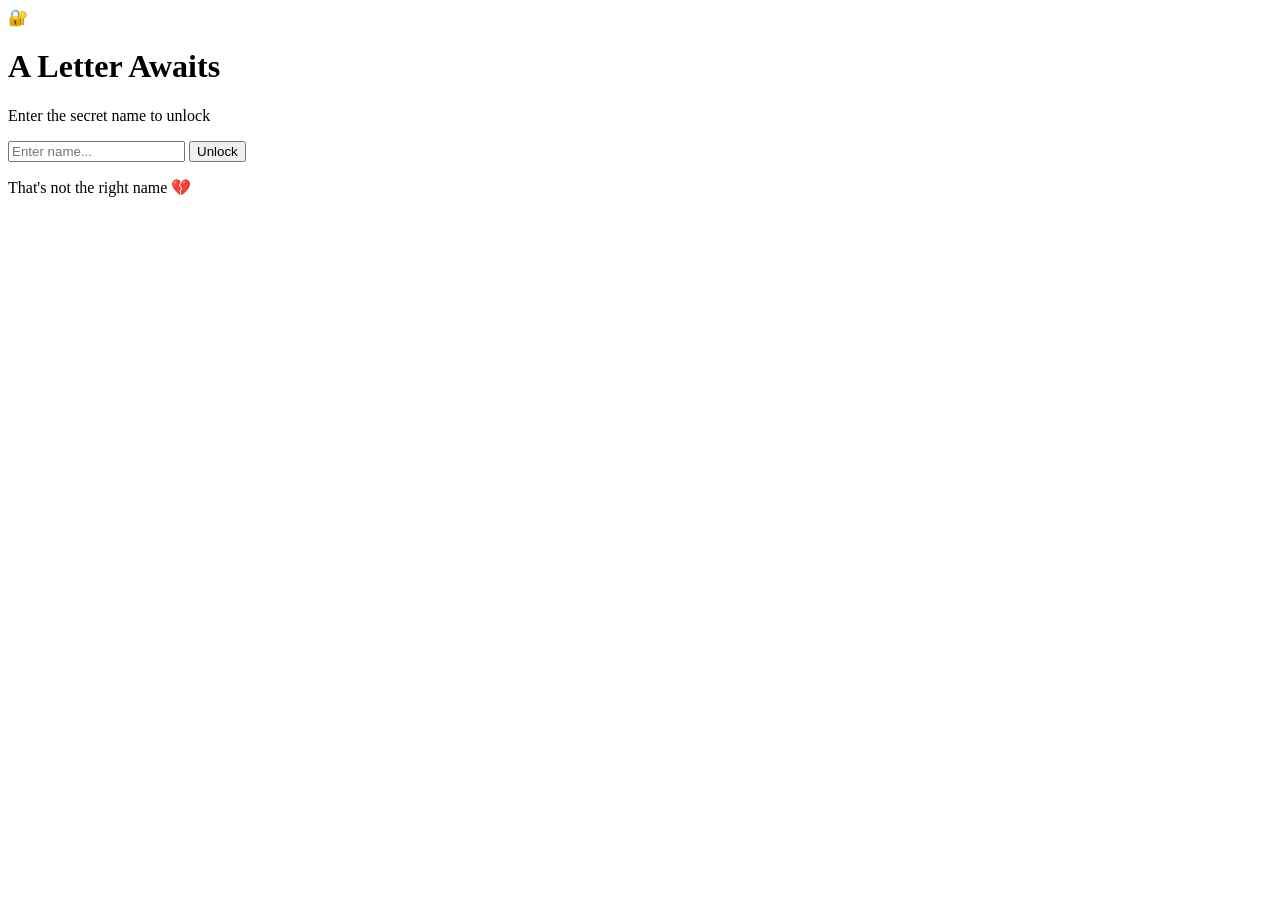
==== commit b48b8c46: "Refactor index.html to use external CSS and improve structure Replaced inline styles with external s" ====
--- a/index.html
+++ b/index.html
@@ -4,1230 +4,34 @@
     <meta charset="UTF-8">
     <meta name="viewport" content="width=device-width, initial-scale=1.0">
     <title>For Ellie 💌</title>
-    <style>
-        @import url('https://fonts.googleapis.com/css2?family=Dancing+Script:wght@400;600;700&family=Cormorant+Garamond:ital,wght@0,400;0,600;1,400&display=swap');
-        
-        * {
-            margin: 0;
-            padding: 0;
-            box-sizing: border-box;
-        }
-
-        body {
-            font-family: 'Cormorant Garamond', Georgia, serif;
-            background: linear-gradient(135deg, #1a1a2e 0%, #16213e 50%, #0f3460 100%);
-            min-height: 100vh;
-            display: flex;
-            justify-content: center;
-            align-items: center;
-            overflow-x: hidden;
-            position: relative;
-        }
-
-        /* Animated background particles */
-        .particles {
-            position: fixed;
-            top: 0;
-            left: 0;
-            width: 100%;
-            height: 100%;
-            overflow: hidden;
-            z-index: 0;
-            pointer-events: none;
-        }
-
-        .particle {
-            position: absolute;
-            width: 4px;
-            height: 4px;
-            background: rgba(255, 215, 0, 0.6);
-            border-radius: 50%;
-            animation: float-up 15s infinite linear;
-            box-shadow: 0 0 10px rgba(255, 215, 0, 0.8);
-        }
-
-        @keyframes float-up {
-            0% {
-                transform: translateY(100vh) translateX(0) scale(0);
-                opacity: 0;
-            }
-            10% {
-                opacity: 1;
-                transform: scale(1);
-            }
-            90% {
-                opacity: 1;
-            }
-            100% {
-                transform: translateY(-100vh) translateX(50px) scale(0);
-                opacity: 0;
-            }
-        }
-
-        /* Main container */
-        .container {
-            position: relative;
-            z-index: 1;
-            width: 92%;
-            max-width: 650px;
-            perspective: 1500px;
-        }
-
-        /* Password Screen - Glassmorphism style */
-        .password-screen {
-            background: rgba(255, 255, 255, 0.05);
-            backdrop-filter: blur(16px);
-            -webkit-backdrop-filter: blur(16px);
-            border: 1px solid rgba(255, 255, 255, 0.1);
-            border-radius: 24px;
-            padding: 50px 40px;
-            text-align: center;
-            box-shadow: 0 25px 50px rgba(0, 0, 0, 0.5), 
-                        inset 0 0 0 1px rgba(255, 255, 255, 0.1);
-            transform-style: preserve-3d;
-            transition: all 0.8s cubic-bezier(0.4, 0, 0.2, 1);
-        }
-
-        .password-screen.hidden {
-            opacity: 0;
-            transform: rotateX(-90deg) translateY(-50px);
-            pointer-events: none;
-        }
-
-        .lock-icon {
-            font-size: 70px;
-            margin-bottom: 25px;
-            display: block;
-            filter: drop-shadow(0 0 20px rgba(255, 215, 0, 0.5));
-            animation: pulse 2s infinite;
-        }
-
-        @keyframes pulse {
-            0%, 100% { transform: scale(1); }
-            50% { transform: scale(1.1); }
-        }
-
-        .password-screen h2 {
-            color: #ffd700;
-            margin-bottom: 12px;
-            font-size: 2.2rem;
-            font-family: 'Dancing Script', cursive;
-            text-shadow: 0 2px 10px rgba(255, 215, 0, 0.3);
-        }
-
-        .hint {
-            color: rgba(255, 255, 255, 0.6);
-            font-size: 1rem;
-            margin-bottom: 30px;
-            font-style: italic;
-            letter-spacing: 0.5px;
-        }
-
-        .password-input {
-            width: 100%;
-            max-width: 300px;
-            padding: 18px 25px;
-            font-size: 1.2rem;
-            border: 2px solid rgba(255, 215, 0, 0.3);
-            border-radius: 50px;
-            outline: none;
-            transition: all 0.3s ease;
-            text-align: center;
-            margin-bottom: 20px;
-            background: rgba(0, 0, 0, 0.2);
-            color: #fff;
-            font-family: 'Cormorant Garamond', serif;
-        }
-
-        .password-input::placeholder {
-            color: rgba(255, 255, 255, 0.4);
-        }
-
-        .password-input:focus {
-            border-color: #ffd700;
-            box-shadow: 0 0 30px rgba(255, 215, 0, 0.2);
-            background: rgba(0, 0, 0, 0.3);
-        }
-
-        .password-input.error {
-            border-color: #ff4757;
-            animation: shake 0.5s;
-            box-shadow: 0 0 20px rgba(255, 71, 87, 0.3);
-        }
-
-        @keyframes shake {
-            0%, 100% { transform: translateX(0); }
-            20% { transform: translateX(-15px); }
-            40% { transform: translateX(15px); }
-            60% { transform: translateX(-10px); }
-            80% { transform: translateX(10px); }
-        }
-
-        .unlock-btn {
-            background: linear-gradient(135deg, #ffd700 0%, #ffed4e 100%);
-            color: #1a1a2e;
-            border: none;
-            padding: 16px 45px;
-            font-size: 1.1rem;
-            border-radius: 50px;
-            cursor: pointer;
-            transition: all 0.3s ease;
-            font-weight: 700;
-            text-transform: uppercase;
-            letter-spacing: 2px;
-            font-family: 'Cormorant Garamond', serif;
-            box-shadow: 0 10px 30px rgba(255, 215, 0, 0.3);
-        }
-
-        .unlock-btn:hover {
-            transform: translateY(-3px);
-            box-shadow: 0 15px 40px rgba(255, 215, 0, 0.4);
-        }
-
-        .unlock-btn:active {
-            transform: translateY(-1px);
-        }
-
-        .error-message {
-            color: #ff6b6b;
-            font-size: 0.95rem;
-            margin-top: 15px;
-            opacity: 0;
-            transition: opacity 0.3s;
-            font-weight: 600;
-        }
-
-        .error-message.show {
-            opacity: 1;
-        }
-
-        /* Letter Screen - Vintage Parchment */
-        .letter-screen {
-            display: none;
-            background: #f4e4c1;
-            border-radius: 8px;
-            padding: 0;
-            box-shadow: 
-                0 20px 60px rgba(0, 0, 0, 0.5),
-                inset 0 0 100px rgba(139, 69, 19, 0.1);
-            overflow: hidden;
-            transform-style: preserve-3d;
-            opacity: 0;
-            transform: rotateX(90deg) translateY(50px);
-            transition: all 0.8s cubic-bezier(0.4, 0, 0.2, 1);
-            position: relative;
-        }
-
-        .letter-screen.show {
-            display: block;
-            opacity: 1;
-            transform: rotateX(0deg) translateY(0);
-        }
-
-        /* Paper texture overlay */
-        .paper-texture {
-            position: absolute;
-            top: 0;
-            left: 0;
-            width: 100%;
-            height: 100%;
-            background-image: url("data:image/svg+xml,%3Csvg viewBox='0 0 200 200' xmlns='http://www.w3.org/2000/svg'%3E%3Cfilter id='noiseFilter'%3E%3CfeTurbulence type='fractalNoise' baseFrequency='0.9' numOctaves='4' stitchTiles='stitch'/%3E%3C/filter%3E%3Crect width='100%25' height='100%25' filter='url(%23noiseFilter)' opacity='0.08'/%3E%3C/svg%3E");
-            opacity: 0.6;
-            pointer-events: none;
-            z-index: 2;
-        }
-
-        .letter-header {
-            background: linear-gradient(135deg, #8b4513 0%, #a0522d 100%);
-            color: #f4e4c1;
-            padding: 35px 30px;
-            text-align: center;
-            position: relative;
-            overflow: hidden;
-            border-bottom: 3px solid #654321;
-        }
-
-        .letter-header::before {
-            content: '❦';
-            position: absolute;
-            font-size: 120px;
-            opacity: 0.08;
-            top: -30px;
-            left: 50%;
-            transform: translateX(-50%);
-            font-family: serif;
-        }
-
-        .letter-header h1 {
-            font-size: 2.8rem;
-            font-weight: 400;
-            letter-spacing: 3px;
-            position: relative;
-            z-index: 1;
-            font-family: 'Dancing Script', cursive;
-            text-shadow: 2px 2px 4px rgba(0,0,0,0.3);
-            margin-bottom: 10px;
-        }
-
-        .letter-date {
-            opacity: 0.9;
-            font-size: 1rem;
-            font-style: italic;
-            letter-spacing: 1px;
-        }
-
-        .letter-content {
-            padding: 50px 40px;
-            color: #3d2914;
-            line-height: 2;
-            font-size: 1.25rem;
-            position: relative;
-            z-index: 3;
-            min-height: 400px;
-        }
-
-        /* Animation classes for letter content */
-        .letter-line {
-            opacity: 0;
-            transform: translateY(30px);
-            transition: all 0.8s cubic-bezier(0.4, 0, 0.2, 1);
-            margin-bottom: 20px;
-            text-align: justify;
-            text-indent: 2em;
-        }
-
-        .letter-line.visible {
-            opacity: 1;
-            transform: translateY(0);
-        }
-
-        .letter-line:first-child {
-            text-indent: 0;
-            font-size: 1.5rem;
-            font-weight: 600;
-            color: #8b4513;
-            margin-bottom: 30px;
-        }
-
-        .signature-block {
-            margin-top: 50px;
-            text-align: right;
-            opacity: 0;
-            transform: translateX(30px);
-            transition: all 0.8s cubic-bezier(0.4, 0, 0.2, 1);
-        }
-
-        .signature-block.visible {
-            opacity: 1;
-            transform: translateX(0);
-        }
-
-        .signature-name {
-            font-family: 'Dancing Script', cursive;
-            font-size: 2rem;
-            color: #8b4513;
-            margin-top: 10px;
-        }
-
-        .wax-seal {
-            width: 100px;
-            height: 100px;
-            background: radial-gradient(circle at 35% 35%, #dc143c, #8b0000);
-            border-radius: 50%;
-            margin: 40px auto 0;
-            display: flex;
-            align-items: center;
-            justify-content: center;
-            font-size: 50px;
-            box-shadow: 
-                0 6px 20px rgba(139, 0, 0, 0.4),
-                inset 0 -8px 15px rgba(0,0,0,0.2),
-                inset 0 8px 15px rgba(255,255,255,0.1);
-            position: relative;
-            opacity: 0;
-            transform: scale(0) rotate(-180deg);
-            transition: all 0.8s cubic-bezier(0.68, -0.55, 0.265, 1.55);
-            z-index: 4;
-        }
-
-        .wax-seal.visible {
-            opacity: 1;
-            transform: scale(1) rotate(0deg);
-        }
-
-        .wax-seal::after {
-            content: '';
-            position: absolute;
-            inset: 8px;
-            border: 3px dashed rgba(255,255,255,0.25);
-            border-radius: 50%;
-        }
-
-        .letter-footer {
-            background: rgba(139, 69, 19, 0.1);
-            padding: 25px;
-            text-align: center;
-            color: #8b4513;
-            font-size: 0.95rem;
-            font-style: italic;
-            border-top: 1px solid rgba(139, 69, 19, 0.2);
-            position: relative;
-            z-index: 3;
-        }
-
-        /* Corner decorations */
-        .corner {
-            position: absolute;
-            width: 40px;
-            height: 40px;
-            border: 2px solid rgba(139, 69, 19, 0.3);
-            z-index: 3;
-        }
-
-        .corner-tl { top: 20px; left: 20px; border-right: 0; border-bottom: 0; }
-        .corner-tr { top: 20px; right: 20px; border-left: 0; border-bottom: 0; }
-        .corner-bl { bottom: 20px; left: 20px; border-right: 0; border-top: 0; }
-        .corner-br { bottom: 20px; right: 20px; border-left: 0; border-top: 0; }
-
-        /* BURNING ANIMATION STYLES */
-        .burn-overlay {
-            position: absolute;
-            top: 0;
-            left: 0;
-            width: 100%;
-            height: 100%;
-            pointer-events: none;
-            z-index: 10;
-            opacity: 0;
-            transition: opacity 0.5s;
-        }
-
-        .burn-overlay.active {
-            opacity: 1;
-        }
-
-        /* Smoke effect */
-        .smoke-container {
-            position: absolute;
-            top: 0;
-            left: 0;
-            width: 100%;
-            height: 100%;
-            overflow: hidden;
-            z-index: 11;
-            opacity: 0;
-            transition: opacity 1s;
-        }
-
-        .smoke-container.active {
-            opacity: 1;
-        }
-
-        .smoke {
-            position: absolute;
-            background: radial-gradient(circle, rgba(100,100,100,0.4) 0%, transparent 70%);
-            border-radius: 50%;
-            animation: smoke-rise 3s infinite ease-out;
-        }
-
-        @keyframes smoke-rise {
-            0% {
-                transform: translateY(0) scale(0.5);
-                opacity: 0;
-            }
-            20% {
-                opacity: 0.6;
-            }
-            100% {
-                transform: translateY(-200px) scale(2);
-                opacity: 0;
-            }
-        }
-
-        /* Fire particles */
-        .fire-container {
-            position: absolute;
-            top: 0;
-            left: 0;
-            width: 100%;
-            height: 100%;
-            pointer-events: none;
-            z-index: 12;
-            opacity: 0;
-            transition: opacity 0.5s;
-        }
-
-        .fire-container.active {
-            opacity: 1;
-        }
-
-        .fire-particle {
-            position: absolute;
-            width: 6px;
-            height: 6px;
-            background: radial-gradient(circle, #ff6b35 0%, #f7931e 50%, transparent 100%);
-            border-radius: 50%;
-            animation: flicker 0.5s infinite alternate;
-            box-shadow: 0 0 10px #ff6b35, 0 0 20px #f7931e;
-        }
-
-        @keyframes flicker {
-            0% { transform: scale(1) rotate(0deg); opacity: 0.8; }
-            100% { transform: scale(1.3) rotate(180deg); opacity: 1; }
-        }
-
-        /* Charred edges effect */
-        .charred-edge {
-            position: absolute;
-            background: radial-gradient(circle at center, #2a2a2a 0%, #000 100%);
-            border-radius: 50%;
-            opacity: 0;
-            transition: all 0.3s;
-            z-index: 9;
-            box-shadow: 0 0 20px #ff6b35, inset 0 0 10px rgba(255, 107, 53, 0.5);
-        }
-
-        .charred-edge.active {
-            opacity: 1;
-            animation: burn-spread 2s forwards;
-        }
-
-        @keyframes burn-spread {
-            0% { transform: scale(0); }
-            100% { transform: scale(3); }
-        }
-
-        /* Ash particles */
-        .ash {
-            position: absolute;
-            width: 3px;
-            height: 3px;
-            background: #555;
-            border-radius: 50%;
-            opacity: 0;
-            animation: ash-fall 4s infinite linear;
-            z-index: 13;
-        }
-
-        @keyframes ash-fall {
-            0% {
-                transform: translateY(0) translateX(0) rotate(0deg);
-                opacity: 0;
-            }
-            10% {
-                opacity: 0.8;
-            }
-            90% {
-                opacity: 0.8;
-            }
-            100% {
-                transform: translateY(300px) translateX(50px) rotate(720deg);
-                opacity: 0;
-            }
-        }
-
-        /* Warning message */
-        .burn-warning {
-            position: fixed;
-            top: 20px;
-            left: 50%;
-            transform: translateX(-50%) translateY(-100px);
-            background: linear-gradient(135deg, #ff4757 0%, #ff6348 100%);
-            color: white;
-            padding: 15px 30px;
-            border-radius: 50px;
-            font-weight: bold;
-            z-index: 100;
-            opacity: 0;
-            transition: all 0.5s;
-            box-shadow: 0 10px 30px rgba(255, 71, 87, 0.4);
-            font-family: 'Cormorant Garamond', serif;
-            font-size: 1.1rem;
-            text-align: center;
-        }
-
-        .burn-warning.show {
-            opacity: 1;
-            transform: translateX(-50%) translateY(0);
-            animation: pulse-warning 1s infinite;
-        }
-
-        @keyframes pulse-warning {
-            0%, 100% { box-shadow: 0 10px 30px rgba(255, 71, 87, 0.4); }
-            50% { box-shadow: 0 15px 40px rgba(255, 71, 87, 0.6); }
-        }
-
-        /* Letter disintegration */
-        .letter-screen.burning {
-            animation: letter-burn 8s forwards;
-        }
-
-        @keyframes letter-burn {
-            0% {
-                filter: brightness(1) sepia(0);
-                transform: scale(1);
-            }
-            20% {
-                filter: brightness(0.9) sepia(0.3);
-            }
-            40% {
-                filter: brightness(0.7) sepia(0.6) contrast(1.2);
-            }
-            60% {
-                filter: brightness(0.4) sepia(0.8) contrast(1.5);
-                transform: scale(0.98);
-            }
-            80% {
-                filter: brightness(0.2) sepia(1) contrast(2);
-                transform: scale(0.95);
-                opacity: 0.6;
-            }
-            100% {
-                filter: brightness(0.1) sepia(1) contrast(3);
-                transform: scale(0.9);
-                opacity: 0;
-            }
-        }
-
-        /* Final message after burning */
-        .ashes-message {
-            position: fixed;
-            top: 50%;
-            left: 50%;
-            transform: translate(-50%, -50%);
-            text-align: center;
-            color: rgba(255, 255, 255, 0.8);
-            font-family: 'Dancing Script', cursive;
-            font-size: 2rem;
-            opacity: 0;
-            transition: opacity 2s;
-            z-index: 50;
-            pointer-events: none;
-        }
-
-        .ashes-message.show {
-            opacity: 1;
-        }
-
-        /* Responsive */
-        @media (max-width: 600px) {
-            .container {
-                width: 95%;
-            }
-            
-            .password-screen {
-                padding: 40px 25px;
-            }
-            
-            .password-screen h2 {
-                font-size: 1.8rem;
-            }
-            
-            .letter-content {
-                padding: 35px 25px;
-                font-size: 1.1rem;
-            }
-            
-            .letter-header h1 {
-                font-size: 2.2rem;
-            }
-            
-            .letter-line:first-child {
-                font-size: 1.3rem;
-            }
-        }
-
-        /* Success animation */
-        .success-check {
-            display: none;
-            font-size: 60px;
-            color: #2ecc71;
-            margin-bottom: 20px;
-            filter: drop-shadow(0 0 20px rgba(46, 204, 113, 0.5));
-        }
-
-        .password-screen.success .lock-icon {
-            display: none;
-        }
-
-        .password-screen.success .success-check {
-            display: block;
-            animation: scale-in 0.5s ease;
-        }
-
-        @keyframes scale-in {
-            0% { transform: scale(0); }
-            50% { transform: scale(1.2); }
-            100% { transform: scale(1); }
-        }
-
-        /* Loading dots */
-        .loading {
-            display: none;
-            margin-top: 20px;
-        }
-
-        .loading.show {
-            display: block;
-        }
-
-        .dot {
-            display: inline-block;
-            width: 10px;
-            height: 10px;
-            background: #ffd700;
-            border-radius: 50%;
-            margin: 0 5px;
-            animation: bounce 1.4s infinite ease-in-out both;
-        }
-
-        .dot:nth-child(1) { animation-delay: -0.32s; }
-        .dot:nth-child(2) { animation-delay: -0.16s; }
-
-        @keyframes bounce {
-            0%, 80%, 100% { transform: scale(0); }
-            40% { transform: scale(1); }
-        }
-    </style>
+    <link rel="stylesheet" href="css/styles.css">
 </head>
 <body>
-    <!-- Floating particles -->
     <div class="particles" id="particles"></div>
 
-    <!-- Burn effects -->
-    <div class="burn-overlay" id="burnOverlay"></div>
-    <div class="smoke-container" id="smokeContainer"></div>
-    <div class="fire            outline: none;
-            transition: all 0.3s ease;
-            text-align: center;
-            margin-bottom: 15px;
-        }
-
-        .password-input:focus {
-            border-color: #667eea;
-            box-shadow: 0 0 0 3px rgba(102, 126, 234, 0.1);
-        }
-
-        .password-input.error {
-            border-color: #ff6b6b;
-            animation: shake 0.5s;
-        }
-
-        @keyframes shake {
-            0%, 100% { transform: translateX(0); }
-            25% { transform: translateX(-10px); }
-            75% { transform: translateX(10px); }
-        }
-
-        .unlock-btn {
-            background: linear-gradient(135deg, #667eea 0%, #764ba2 100%);
-            color: white;
-            border: none;
-            padding: 15px 40px;
-            font-size: 1.1rem;
-            border-radius: 50px;
-            cursor: pointer;
-            transition: all 0.3s ease;
-            font-weight: bold;
-            text-transform: uppercase;
-            letter-spacing: 1px;
-        }
-
-        .unlock-btn:hover {
-            transform: translateY(-2px);
-            box-shadow: 0 10px 30px rgba(102, 126, 234, 0.4);
-        }
-
-        .unlock-btn:active {
-            transform: translateY(0);
-        }
-
-        .error-message {
-            color: #ff6b6b;
-            font-size: 0.9rem;
-            margin-top: 10px;
-            opacity: 0;
-            transition: opacity 0.3s;
-        }
-
-        .error-message.show {
-            opacity: 1;
-        }
-
-        /* Letter Screen */
-        .letter-screen {
-            display: none;
-            background: rgba(255, 255, 255, 0.98);
-            border-radius: 20px;
-            padding: 0;
-            box-shadow: 0 20px 60px rgba(0, 0, 0, 0.3);
-            overflow: hidden;
-            transform-style: preserve-3d;
-            opacity: 0;
-            transform: rotateY(90deg);
-            transition: all 0.6s ease;
-        }
-
-        .letter-screen.show {
-            display: block;
-            opacity: 1;
-            transform: rotateY(0deg);
-        }
-
-        .letter-header {
-            background: linear-gradient(135deg, #667eea 0%, #764ba2 100%);
-            color: white;
-            padding: 30px;
-            text-align: center;
-            position: relative;
-            overflow: hidden;
-        }
-
-        .letter-header::before {
-            content: '❤';
-            position: absolute;
-            font-size: 100px;
-            opacity: 0.1;
-            top: -20px;
-            right: -20px;
-        }
-
-        .letter-header h1 {
-            font-size: 2rem;
-            font-weight: normal;
-            letter-spacing: 2px;
-            position: relative;
-            z-index: 1;
-        }
-
-        .letter-date {
-            opacity: 0.8;
-            font-size: 0.9rem;
-            margin-top: 10px;
-        }
-
-        .letter-content {
-            padding: 40px 30px;
-            color: #444;
-            line-height: 1.8;
-            font-size: 1.1rem;
-            min-height: 400px;
-        }
-
-        /* Typewriter Effect Styles */
-        .typewriter-line {
-            opacity: 0;
-            transform: translateY(10px);
-            transition: opacity 0.5s ease, transform 0.5s ease;
-            margin-bottom: 20px;
-            text-align: justify;
-            position: relative;
-        }
-
-        .typewriter-line.visible {
-            opacity: 1;
-            transform: translateY(0);
-        }
-
-        .typewriter-line.typing::after {
-            content: '|';
-            animation: blink 1s infinite;
-            color: #764ba2;
-            margin-left: 2px;
-            font-weight: 100;
-        }
-
-        @keyframes blink {
-            0%, 50% { opacity: 1; }
-            51%, 100% { opacity: 0; }
-        }
-
-        /* Cursor for active typing */
-        .typing-cursor {
-            display: inline-block;
-            width: 2px;
-            height: 1.2em;
-            background: #764ba2;
-            animation: blink 1s infinite;
-            margin-left: 2px;
-            vertical-align: text-bottom;
-        }
-
-        .letter-signature {
-            text-align: right;
-            margin-top: 40px;
-            font-style: italic;
-            color: #764ba2;
-            font-size: 1.2rem;
-            opacity: 0;
-            transform: translateY(10px);
-            transition: opacity 0.5s ease, transform 0.5s ease;
-        }
-
-        .letter-signature.visible {
-            opacity: 1;
-            transform: translateY(0);
-        }
-
-        .wax-seal {
-            width: 80px;
-            height: 80px;
-            background: radial-gradient(circle at 30% 30%, #ff6b6b, #c92a2a);
-            border-radius: 50%;
-            margin: 30px auto 0;
-            display: flex;
-            align-items: center;
-            justify-content: center;
-            font-size: 40px;
-            box-shadow: 0 4px 15px rgba(201, 42, 42, 0.4), inset 0 -5px 10px rgba(0,0,0,0.1);
-            position: relative;
-            opacity: 0;
-            transform: scale(0) rotate(-180deg);
-            transition: all 0.6s cubic-bezier(0.68, -0.55, 0.265, 1.55);
-        }
-
-        .wax-seal.visible {
-            opacity: 1;
-            transform: scale(1) rotate(0deg);
-        }
-
-        .wax-seal::after {
-            content: '';
-            position: absolute;
-            inset: 5px;
-            border: 2px dashed rgba(255,255,255,0.3);
-            border-radius: 50%;
-        }
-
-        .letter-footer {
-            background: #f8f9fa;
-            padding: 20px;
-            text-align: center;
-            color: #888;
-            font-size: 0.9rem;
-        }
-
-        .stamp {
-            position: absolute;
-            top: 20px;
-            right: 20px;
-            width: 60px;
-            height: 80px;
-            background: #ff6b6b;
-            border-radius: 5px;
-            display: flex;
-            align-items: center;
-            justify-content: center;
-            color: white;
-            font-size: 30px;
-            transform: rotate(12deg);
-            box-shadow: 0 4px 10px rgba(0,0,0,0.2);
-            opacity: 0.9;
-        }
-
-        /* Progress indicator */
-        .typing-progress {
-            position: fixed;
-            top: 0;
-            left: 0;
-            height: 3px;
-            background: linear-gradient(90deg, #667eea, #764ba2);
-            width: 0%;
-            transition: width 0.3s ease;
-            z-index: 1000;
-        }
-
-        /* Skip button */
-        .skip-btn {
-            position: fixed;
-            bottom: 20px;
-            right: 20px;
-            background: rgba(118, 75, 162, 0.8);
-            color: white;
-            border: none;
-            padding: 10px 20px;
-            border-radius: 20px;
-            cursor: pointer;
-            font-size: 0.9rem;
-            opacity: 0;
-            transition: opacity 0.3s;
-            z-index: 100;
-        }
-
-        .skip-btn.visible {
-            opacity: 1;
-        }
-
-        .skip-btn:hover {
-            background: rgba(118, 75, 162, 1);
-        }
-
-        /* Responsive */
-        @media (max-width: 480px) {
-            .container {
-                width: 95%;
-            }
+    <div class="container">
+        <div class="password-box">
+            <span class="lock-icon">🔐</span>
+            <h1>A Letter Awaits</h1>
+            <p class="hint">Enter the secret name to unlock</p>
             
-            .password-screen, .letter-content {
-                padding: 30px 20px;
-            }
+            <input 
+                type="text" 
+                id="passwordInput" 
+                class="password-input" 
+                placeholder="Enter name..." 
+                autocomplete="off" 
+                autocorrect="off" 
+                autocapitalize="off" 
+                spellcheck="false"
+            >
             
-            .letter-header h1 {
-                font-size: 1.5rem;
-            }
+            <button id="unlockBtn" class="unlock-btn">Unlock</button>
             
-            .letter-content {
-                font-size: 1rem;
-            }
-        }
-
-        /* Success animation */
-        .success-check {
-            display: none;
-            font-size: 50px;
-            color: #51cf66;
-            margin-bottom: 15px;
-        }
-
-        .password-screen.success .lock-icon {
-            display: none;
-        }
-
-        .password-screen.success .success-check {
-            display: block;
-        }
-
-        /* Decorative elements animation */
-        @keyframes fadeInUp {
-            from {
-                opacity: 0;
-                transform: translateY(20px);
-            }
-            to {
-                opacity: 1;
-                transform: translateY(0);
-            }
-        }
-    </style>
-</head>
-<body>
-    <!-- Progress bar -->
-    <div class="typing-progress" id="progressBar"></div>
-
-    <!-- Floating hearts background -->
-    <div class="hearts-container" id="hearts"></div>
-
-    <!-- Skip button -->
-    <button class="skip-btn" id="skipBtn" onclick="skipTyping()">Skip Animation ⏭</button>
-
-    <div class="container">
-        <!-- Password Protection Screen -->
-        <div class="password-screen" id="passwordScreen">
-            <span class="lock-icon">🔒</span>
-            <span class="success-check">✓</span>
-            <h2>This letter is sealed</h2>
-            <p class="hint">Enter the password to unlock your message</p>
-            <input type="password" class="password-input" id="passwordInput" placeholder="Enter password...">
-            <button class="unlock-btn" onclick="checkPassword()">Unlock Letter</button>
-            <p class="error-message" id="errorMsg">Incorrect password. Try again 💔</p>
-        </div>
-
-        <!-- The Letter -->
-        <div class="letter-screen" id="letterScreen">
-            <div class="letter-header">
-                <div class="stamp">💌</div>
-                <h1>To My Dearest</h1>
-                <div class="letter-date" id="currentDate"></div>
-            </div>
-            
-            <div class="letter-content" id="letterContent">
-                <!-- Letter lines will be typed here -->
-            </div>
-            
-            <div class="letter-footer">
-                Sealed with love 💕
-            </div>
+            <p id="errorMsg" class="error-message">That's not the right name 💔</p>
         </div>
     </div>
 
-    <script>
-        // Configuration - CHANGE THIS PASSWORD
-        const CORRECT_PASSWORD = 'love2024'; // Change this to your desired password
-        
-        // Letter content - EDIT YOUR LETTER HERE
-        const letterLines = [
-            "My love,",
-            "",
-            "Every moment with you feels like a beautiful dream I never want to wake up from. When I look into your eyes, I see my future, my home, and my heart's deepest desire.",
-            "",
-            "You have this incredible way of making ordinary moments feel magical. Whether we're sharing a quiet evening or laughing until our stomachs hurt, every second spent with you is treasured in my heart.",
-            "",
-            "Thank you for being my partner, my best friend, and my greatest adventure. I promise to cherish you, support you, and love you more with each passing day.",
-            "",
-            "Forever isn't long enough to show you how much you mean to me, but I'll spend every day of my life trying.",
-            "",
-            "Yours always,",
-            "[Your Name]"
-        ];
-
-        let typingIndex = 0;
-        let isTyping = false;
-        let typingSpeed = 50; // milliseconds per character
-        let currentLineElement = null;
-
-        // Create floating hearts
-        function createHearts() {
-            const container = document.getElementById('hearts');
-            const heartSymbols = ['❤', '💕', '💗', '💖', '💝'];
-            
-            for (let i = 0; i < 15; i++) {
-                const heart = document.createElement('div');
-                heart.className = 'heart';
-                heart.textContent = heartSymbols[Math.floor(Math.random() * heartSymbols.length)];
-                heart.style.left = Math.random() * 100 + '%';
-                heart.style.animationDuration = (Math.random() * 10 + 10) + 's';
-                heart.style.animationDelay = Math.random() * 15 + 's';
-                heart.style.fontSize = (Math.random() * 20 + 15) + 'px';
-                container.appendChild(heart);
-            }
-        }
-
-        // Set current date
-        function setDate() {
-            const date = new Date();
-            const options = { year: 'numeric', month: 'long', day: 'numeric' };
-            document.getElementById('currentDate').textContent = date.toLocaleDateString('en-US', options);
-        }
-
-        // Typewriter effect
-        async function typeLetter() {
-            const container = document.getElementById('letterContent');
-            const progressBar = document.getElementById('progressBar');
-            const skipBtn = document.getElementById('skipBtn');
-            
-            isTyping = true;
-            skipBtn.classList.add('visible');
-            
-            for (let i = 0; i < letterLines.length; i++) {
-                if (!isTyping) break; // Allow interruption
-                
-                const line = letterLines[i];
-                const lineDiv = document.createElement('div');
-                lineDiv.className = 'typewriter-line';
-                
-                // Check if it's the signature (last 2 lines)
-                if (i >= letterLines.length - 2) {
-                    lineDiv.classList.add('letter-signature');
-                }
-                
-                container.appendChild(lineDiv);
-                
-                // Fade in the line container
-                await new Promise(resolve => setTimeout(resolve, 100));
-                lineDiv.classList.add('visible');
-                
-                // Type characters one by one
-                if (line === "") {
-                    lineDiv.style.height = "20px";
-                } else {
-                    lineDiv.classList.add('typing');
-                    for (let char of line) {
-                        if (!isTyping) {
-                            lineDiv.textContent = line;
-                            break;
-                        }
-                        lineDiv.textContent += char;
-                        await new Promise(resolve => setTimeout(resolve, typingSpeed));
-                    }
-                    lineDiv.classList.remove('typing');
-                }
-                
-                // Update progress
-                const progress = ((i + 1) / letterLines.length) * 100;
-                progressBar.style.width = progress + '%';
-                
-                // Small pause between lines
-                await new Promise(resolve => setTimeout(resolve, 300));
-            }
-            
-            // Show wax seal at the end
-            if (isTyping) {
-                const seal = document.createElement('div');
-                seal.className = 'wax-seal';
-                seal.textContent = '❤';
-                container.appendChild(seal);
-                
-                await new Promise(resolve => setTimeout(resolve, 100));
-                seal.classList.add('visible');
-                
-                // Hide skip button and progress bar when done
-                skipBtn.classList.remove('visible');
-                setTimeout(() => {
-                    progressBar.style.opacity = '0';
-                }, 500);
-            }
-            
-            isTyping = false;
-        }
-
-        // Skip typing animation
-        function skipTyping() {
-            isTyping = false;
-            const container = document.getElementById('letterContent');
-            const progressBar = document.getElementById('progressBar');
-            const skipBtn = document.getElementById('skipBtn');
-            
-            container.innerHTML = '';
-            
-            letterLines.forEach((line, index) => {
-                const lineDiv = document.createElement('div');
-                lineDiv.className = 'typewriter-line visible';
-                
-                if (index >= letterLines.length - 2) {
-                    lineDiv.classList.add('letter-signature');
-                }
-                
-                lineDiv.textContent = line;
-                if (line === "") lineDiv.style.height = "20px";
-                container.appendChild(lineDiv);
-            });
-            
-            // Add wax seal
-            const seal = document.createElement('div');
-            seal.className = 'wax-seal visible';
-            seal.textContent = '❤';
-            container.appendChild(seal);
-            
-            progressBar.style.width = '100%';
-            setTimeout(() => {
-                progressBar.style.opacity = '0';
-                skipBtn.classList.remove('visible');
-            }, 300);
-        }
-
-        // Password check
-        function checkPassword() {
-            const input = document.getElementById('passwordInput');
-            const errorMsg = document.getElementById('errorMsg');
-            const passwordScreen = document.getElementById('passwordScreen');
-            const letterScreen = document.getElementById('letterScreen');
-            
-            if (input.value === CORRECT_PASSWORD) {
-                // Success
-                passwordScreen.classList.add('success');
-                errorMsg.classList.remove('show');
-                
-                setTimeout(() => {
-                    passwordScreen.classList.add('hidden');
-                    setTimeout(() => {
-                        letterScreen.classList.add('show');
-                        // Start typing animation after letter reveals
-                        setTimeout(typeLetter, 600);
-                    }, 300);
-                }, 500);
-            } else {
-                // Error
-                input.classList.add('error');
-                errorMsg.classList.add('show');
-                
-             
+    <script src="js/main.js"></script>
+</body>
+</html>
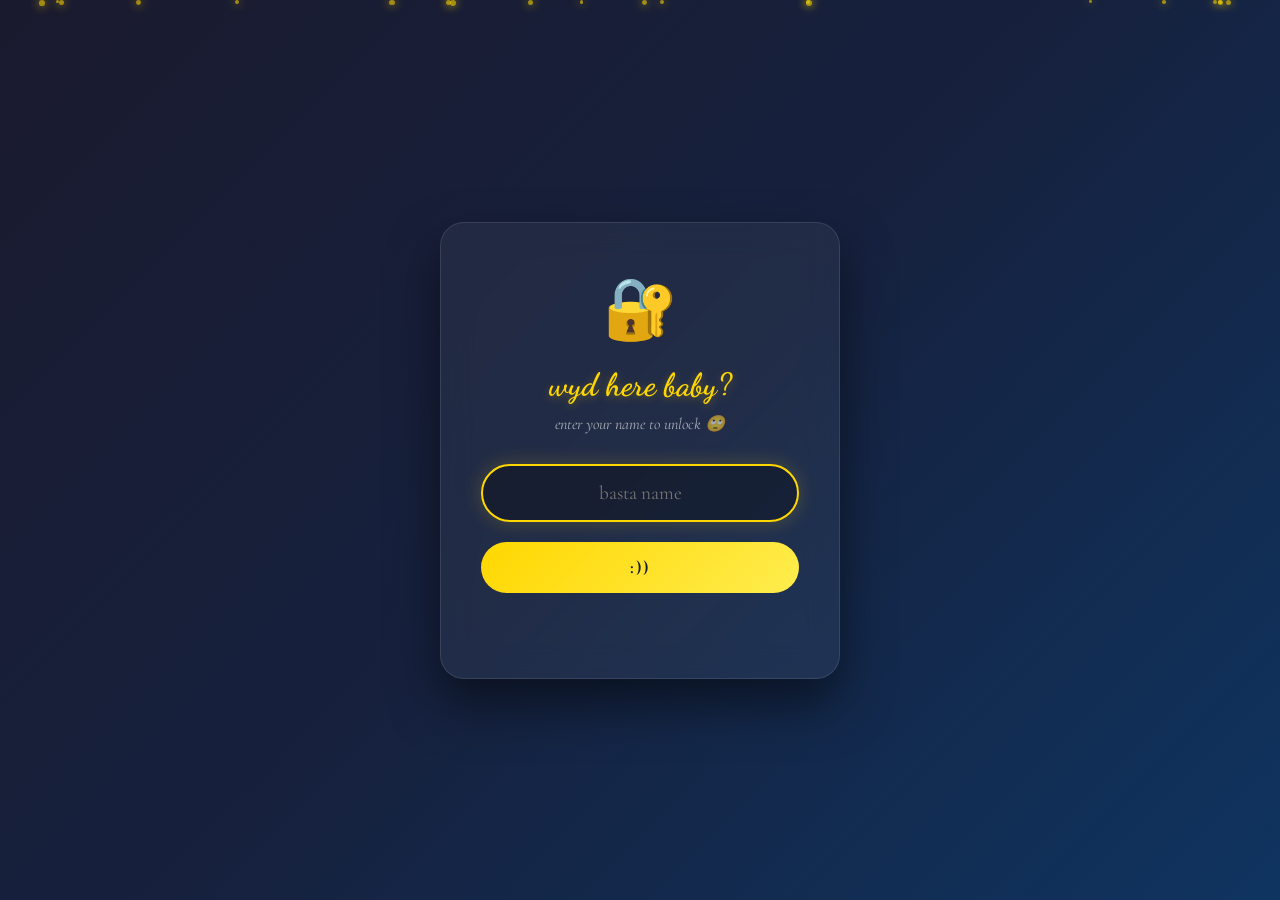
==== commit 512719f7: "Update title and text content in index.html" ====
--- a/index.html
+++ b/index.html
@@ -3,7 +3,7 @@
 <head>
     <meta charset="UTF-8">
     <meta name="viewport" content="width=device-width, initial-scale=1.0">
-    <title>For Ellie 💌</title>
+    <title>for you, baby</title>
     <link rel="stylesheet" href="css/styles.css">
 </head>
 <body>
@@ -12,23 +12,23 @@
     <div class="container">
         <div class="password-box">
             <span class="lock-icon">🔐</span>
-            <h1>A Letter Awaits</h1>
-            <p class="hint">Enter the secret name to unlock</p>
+            <h1>wyd here baby?</h1>
+            <p class="hint">enter your name to unlock 🙄</p>
             
             <input 
                 type="text" 
                 id="passwordInput" 
                 class="password-input" 
-                placeholder="Enter name..." 
+                placeholder="basta name" 
                 autocomplete="off" 
                 autocorrect="off" 
                 autocapitalize="off" 
                 spellcheck="false"
             >
             
-            <button id="unlockBtn" class="unlock-btn">Unlock</button>
+            <button id="unlockBtn" class="unlock-btn">:))</button>
             
-            <p id="errorMsg" class="error-message">That's not the right name 💔</p>
+            <p id="errorMsg" class="error-message">ayusin moooo</p>
         </div>
     </div>
 
--- a/css/styles.css
+++ b/css/styles.css
@@ -0,0 +1,184 @@
+@import url('https://fonts.googleapis.com/css2?family=Dancing+Script:wght@400;600;700&family=Cormorant+Garamond:ital,wght@0,400;0,600;1,400&display=swap');
+
+* {
+    margin: 0;
+    padding: 0;
+    box-sizing: border-box;
+}
+
+body {
+    font-family: 'Cormorant Garamond', Georgia, serif;
+    background: linear-gradient(135deg, #1a1a2e 0%, #16213e 50%, #0f3460 100%);
+    min-height: 100vh;
+    display: flex;
+    justify-content: center;
+    align-items: center;
+    overflow: hidden;
+}
+
+/* Background particles */
+.particles {
+    position: fixed;
+    top: 0;
+    left: 0;
+    width: 100%;
+    height: 100%;
+    overflow: hidden;
+    z-index: 0;
+    pointer-events: none;
+}
+
+.particle {
+    position: absolute;
+    width: 4px;
+    height: 4px;
+    background: rgba(255, 215, 0, 0.6);
+    border-radius: 50%;
+    animation: float-up 15s infinite linear;
+    box-shadow: 0 0 10px rgba(255, 215, 0, 0.8);
+}
+
+@keyframes float-up {
+    0% {
+        transform: translateY(100vh) translateX(0) scale(0);
+        opacity: 0;
+    }
+    10% {
+        opacity: 1;
+        transform: scale(1);
+    }
+    90% {
+        opacity: 1;
+    }
+    100% {
+        transform: translateY(-100vh) translateX(50px) scale(0);
+        opacity: 0;
+    }
+}
+
+/* Main container */
+.container {
+    position: relative;
+    z-index: 1;
+    width: 90%;
+    max-width: 400px;
+}
+
+/* Password box */
+.password-box {
+    background: rgba(255, 255, 255, 0.05);
+    backdrop-filter: blur(16px);
+    border: 1px solid rgba(255, 255, 255, 0.1);
+    border-radius: 24px;
+    padding: 50px 40px;
+    text-align: center;
+    box-shadow: 0 25px 50px rgba(0, 0, 0, 0.5);
+}
+
+.lock-icon {
+    font-size: 60px;
+    margin-bottom: 20px;
+    display: block;
+    animation: pulse 2s infinite;
+}
+
+@keyframes pulse {
+    0%, 100% { transform: scale(1); }
+    50% { transform: scale(1.1); }
+}
+
+h1 {
+    color: #ffd700;
+    font-size: 2rem;
+    font-family: 'Dancing Script', cursive;
+    margin-bottom: 10px;
+    text-shadow: 0 2px 10px rgba(255, 215, 0, 0.3);
+}
+
+.hint {
+    color: rgba(255, 255, 255, 0.6);
+    font-size: 1rem;
+    margin-bottom: 30px;
+    font-style: italic;
+}
+
+/* Input field */
+.password-input {
+    width: 100%;
+    padding: 15px 20px;
+    font-size: 1.2rem;
+    border: 2px solid rgba(255, 215, 0, 0.3);
+    border-radius: 50px;
+    outline: none;
+    text-align: center;
+    margin-bottom: 20px;
+    background: rgba(0, 0, 0, 0.3);
+    color: #fff;
+    font-family: 'Cormorant Garamond', serif;
+    transition: all 0.3s ease;
+}
+
+.password-input:focus {
+    border-color: #ffd700;
+    box-shadow: 0 0 20px rgba(255, 215, 0, 0.2);
+}
+
+.password-input.error {
+    border-color: #ff4757;
+    animation: shake 0.5s;
+}
+
+@keyframes shake {
+    0%, 100% { transform: translateX(0); }
+    20% { transform: translateX(-10px); }
+    40% { transform: translateX(10px); }
+    60% { transform: translateX(-10px); }
+    80% { transform: translateX(10px); }
+}
+
+/* Button */
+.unlock-btn {
+    width: 100%;
+    padding: 15px;
+    font-size: 1.1rem;
+    background: linear-gradient(135deg, #ffd700 0%, #ffed4e 100%);
+    color: #1a1a2e;
+    border: none;
+    border-radius: 50px;
+    cursor: pointer;
+    font-weight: 700;
+    text-transform: uppercase;
+    letter-spacing: 2px;
+    font-family: 'Cormorant Garamond', serif;
+    transition: all 0.3s ease;
+}
+
+.unlock-btn:hover {
+    transform: translateY(-2px);
+    box-shadow: 0 10px 30px rgba(255, 215, 0, 0.4);
+}
+
+/* Error message */
+.error-message {
+    color: #ff6b6b;
+    margin-top: 15px;
+    opacity: 0;
+    transition: opacity 0.3s;
+    font-weight: 600;
+}
+
+.error-message.show {
+    opacity: 1;
+}
+
+/* Mobile responsive */
+@media (max-width: 480px) {
+    .password-box {
+        padding: 40px 25px;
+    }
+    
+    h1 {
+        font-size: 1.8rem;
+    }
+  }
+
